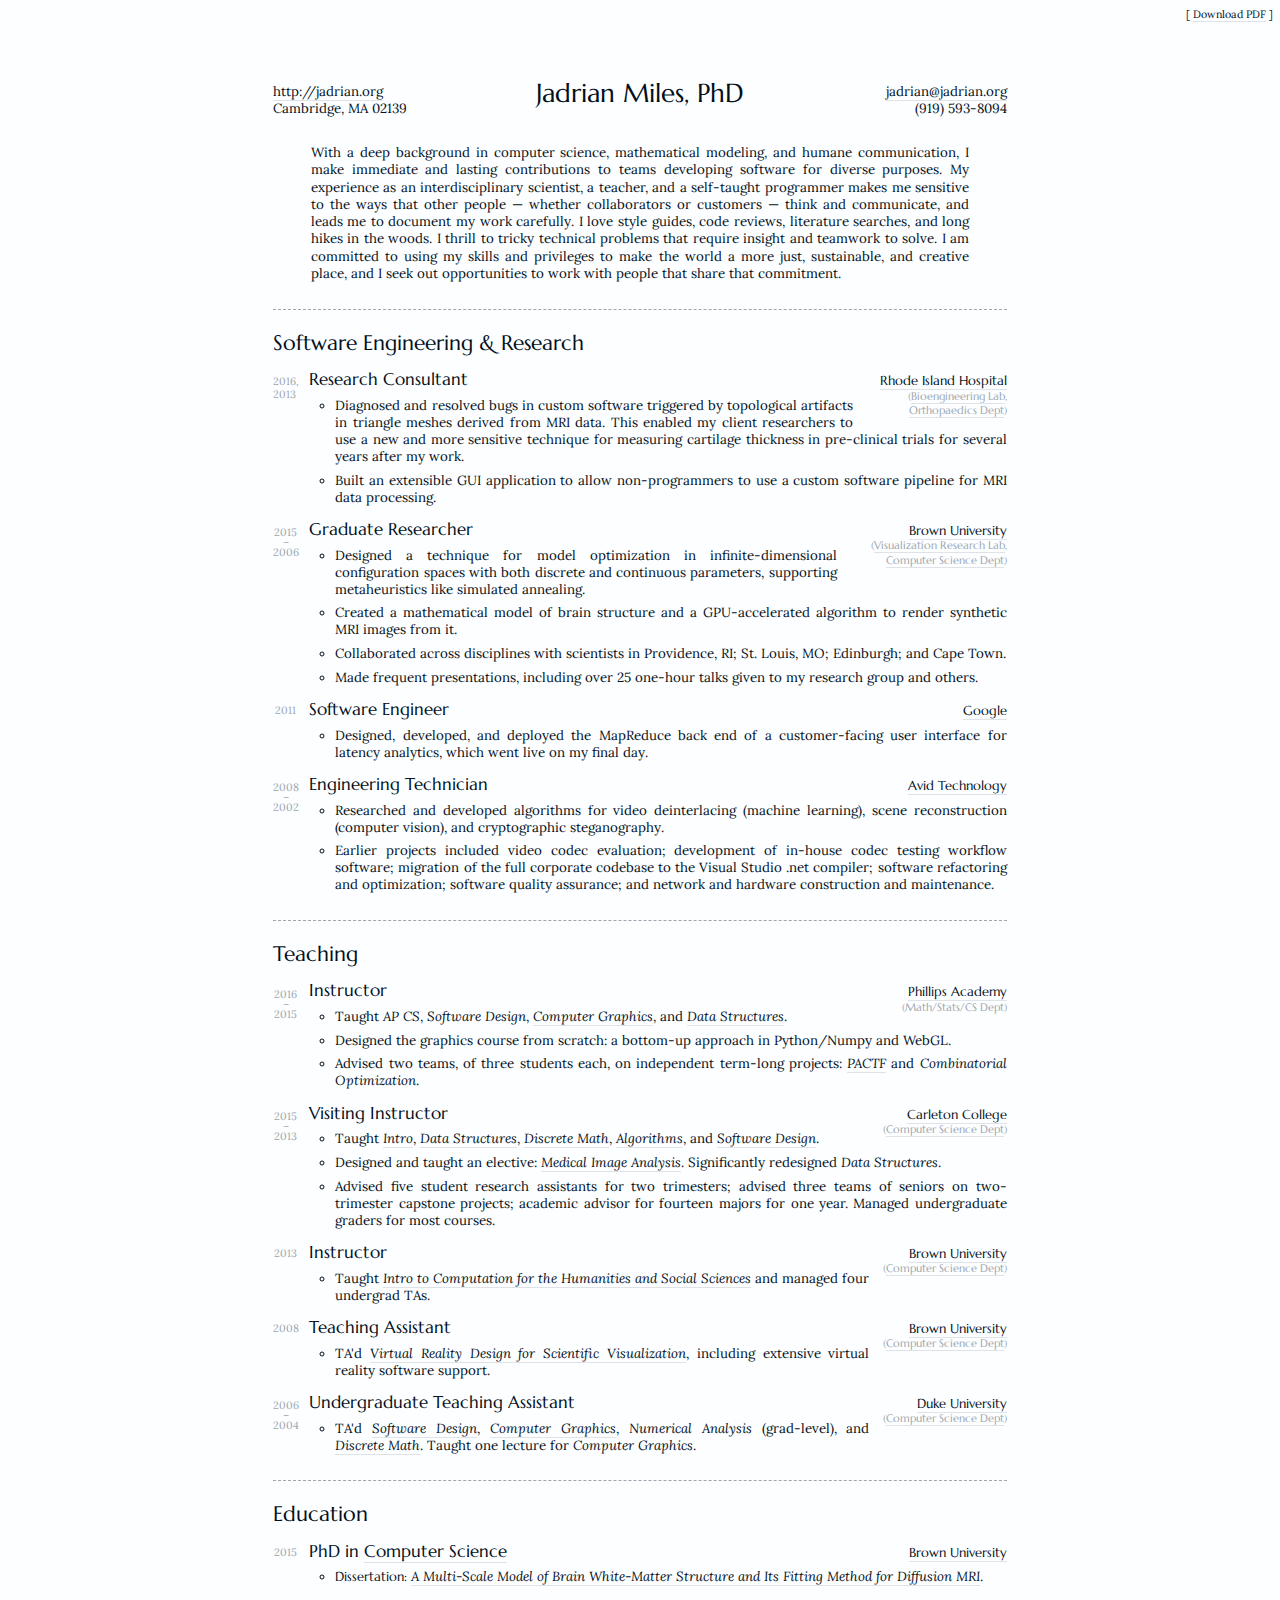
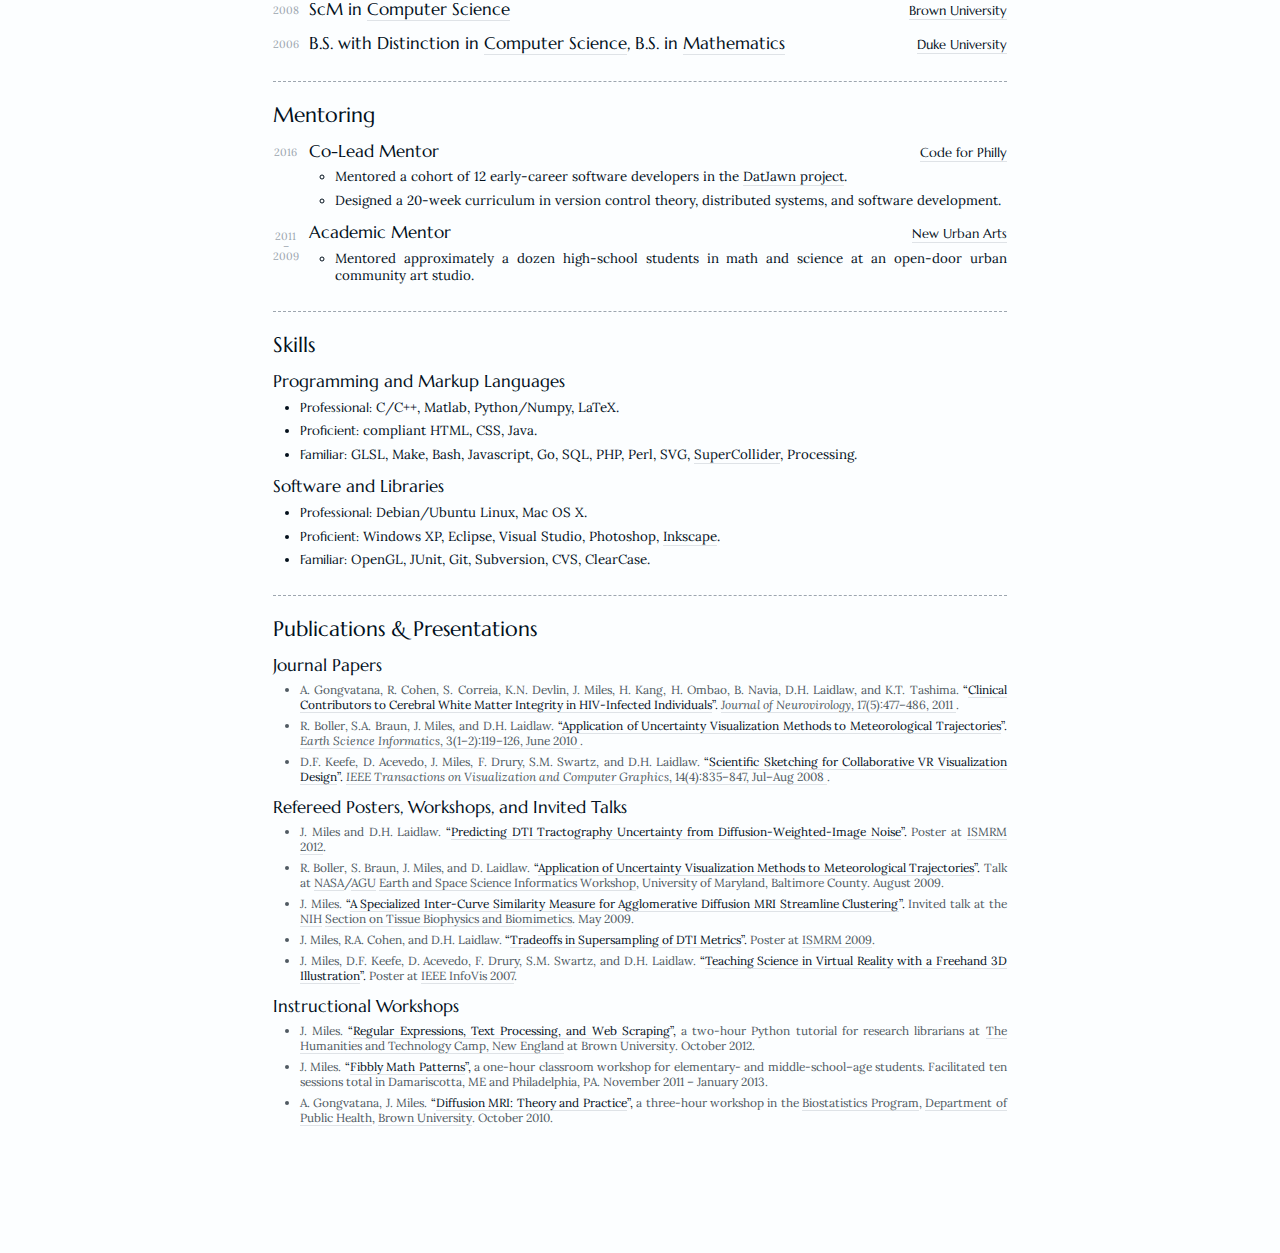
==== resume/index.html @ 1bd3168d "Update address to Cambridge" ====
<!DOCTYPE html>
<html lang="en-US">
<head>
  <meta charset="utf-8">
  <meta name="author" content="Jadrian Miles">
  <meta name="viewport" content="width=device-width, initial-scale=1.0">
  <title>Résumé — Jadrian Miles</title>
  <link rel="stylesheet" href="resume.css">
</head>
<!--                             == PRINTING ==
For stability of output, I'm now using WeasyPrint to make the PDF version of
this document.  (In the past, I used Chrome and occasionally Safari, but their
printed output would change subtly from version to version.)

Install virtualenvwrapper, make a "weasyprint" virtualenv, and then install
WeasyPrint inside it.  Then, to print to PDF:
  workon weasyprint
  weasyprint index.html Jadrian\ Miles\ -\ Resume.pdf
  deactivate
-->
<body>

<aside id="controls" class="screen_only">
  <small>[ <a href="Jadrian%20Miles%20-%20Resume.pdf">Download PDF</a> ]</small>
</aside>

<header>
  <h1>Jadrian Miles, PhD</h1>
  <div id="contact_left">
    <a href="http://jadrian.org">http://jadrian.org</a><br/>
    Cambridge, MA 02139
  </div>
  <address id="contact_right">
    <a href="mailto:jadrian@jadrian.org">jadrian@jadrian.org</a><br/>
    (919) 593-8094
  </address>
</header>

<main>
  <section id="pitch" class="res_only">
    <h2 class="txt_only">Introduction</h2>
    <p>With a deep background in computer science, mathematical modeling, and humane communication, I make immediate and lasting contributions to teams developing software for diverse purposes.  My experience as an interdisciplinary scientist, a teacher, and a self-taught programmer makes me sensitive to the ways that other people — whether collaborators or customers — think and communicate, and leads me to document my work carefully.  I love style guides, code reviews, literature searches, and long hikes in the woods.  I thrill to tricky technical problems that require insight and teamwork to solve.  I am committed to using my skills and privileges to make the world a more just, sustainable, and creative place, and I seek out opportunities to work with people that share that commitment.</p>
  </section>
  
  <section id="sw-eng">
    <hr class="txt_only" />
    <h2>Software Engineering &amp; Research</h2>
    <ul class="joblist">
      <li>
        <b class="jobtitle">Research Consultant</b><span class="txt_only"> at </span>
        <span class="institution" id="bioeng"><a href="http://www.rhodeislandhospital.org">Rhode Island Hospital</a><span class="txt_only"> </span><span class="dept">(<a href="https://www.brown.edu/academics/medical/about/departments/orthopaedics/bioengineering/home">Bioengineering&nbsp;Lab</a>, <a href="http://biomed.brown.edu/Medicine_Departments/ORTHOPAEDICS">Orthopaedics&nbsp;Dept</a>)</span>
        </span><span class="txt_only"> — </span>
        <span class="location">Providence, RI</span><span class="txt_only">, </span>
        <span class="date pair"><span class="first">2013</span><span class="sep">,<span class="txt_only"> </span></span><span class="second">2016</span></span>
        <ul class="accomplishments">
          <li>Diagnosed and resolved bugs in custom software triggered by topological artifacts in triangle meshes derived from MRI data.  This enabled my client researchers to use a new and more sensitive technique for measuring cartilage thickness in pre-clinical trials for several years after my work.</li>
          <li>Built an extensible GUI application to allow non-programmers to use a custom software pipeline for MRI data processing.</li>
          <!--
            Contributed to the cartilage project in Braden Fleming's biomechanics lab.
            Quantifying cartilage thickness for pre-clinical trials of interventions in osteoarthritis.
            Improved sensitivity by allowing practical use of 3-D MRI data for measurements, rather than 2-D x-rays.
            Code continued to be used as a clinical tool.
          -->
        </ul>
      </li>
      
      <li>
        <b class="jobtitle">Graduate Researcher</b><span class="txt_only"> at </span>
        <span class="institution" id="vrl"><a href="http://www.brown.edu">Brown University</a><span class="txt_only"> </span><span class="dept">(<a href="http://vis.cs.brown.edu">Visualization&nbsp;Research&nbsp;Lab</a>, <a href="http://www.cs.brown.edu">Computer&nbsp;Science&nbsp;Dept</a>)</span>
        </span><span class="txt_only"> — </span>
        <span class="location">Providence, RI</span><span class="txt_only">, </span>
        <span class="date range"><span class="begin">2006</span><span class="sep"><wbr>–<wbr></span><span class="end">2015</span></span>
        <ul class="accomplishments">
          <li>Designed a technique for model optimization in infinite-dimensional configuration spaces with both discrete and continuous parameters, supporting metaheuristics like simulated annealing.</li>
          <li>Created a mathematical model of brain structure and a GPU-accelerated algorithm to render synthetic MRI images from it.</li>
          <li>Collaborated across disciplines with scientists <!--medical physicists, psychiatrists, neuroscientists, and statisticians--> in Providence, RI; St. Louis, MO; Edinburgh; and Cape Town.</li>
          <li>Made frequent presentations, including over 25 one-hour talks given to my research group and others.</li>
          <li class="res_only hide">Developed research software on Linux and Mac OS X in C/C++, GLSL, Python/Numpy, Matlab, and Bash.</li>
        </ul>
      </li>
      
      <li>
        <b class="jobtitle">Software Engineer</b><span class="txt_only"> at </span>
        <span class="institution"><a href="https://www.google.com/intl/en/about">Google</a></span><span class="txt_only"> — </span>
        <span class="location">Cambridge, MA</span><span class="txt_only">, </span>
        <span class="date">2011</span>
        <ul class="accomplishments">
          <li>Designed, developed, and deployed the <span class="res_only">MapReduce</span> back end of a customer-facing user interface for latency analytics<span class="res_only">, which went live on my final day</span>.</li>
        </ul>
      </li>
      
      <li>
        <b class="jobtitle">Engineering Technician</b><span class="txt_only"> at </span>
        <span class="institution"><a href="http://www.avid.com">Avid Technology</a></span><span class="txt_only"> — </span>
        <span class="location">Tewksbury, MA</span><span class="txt_only">, </span>
        <span class="date range"><span class="begin">2002</span><span class="sep"><wbr>–<wbr></span><span class="end">2008</span></span>
        <ul class="accomplishments">
          <li>Researched and developed algorithms for video deinterlacing (machine learning), scene reconstruction (computer vision), and cryptographic steganography.</li>
          <li>Earlier projects included video codec evaluation; development of in-house codec testing workflow software; migration of the full corporate codebase to the Visual Studio .net compiler; software refactoring and optimization; software quality assurance; and network and hardware construction and maintenance.</li>
          <!-- Worked with Matlab, C/C++, Intel numerical libraries, Javascript, etc. on Windows. Also PHP, Javascript, Visual Studio 6 and .net, Eclipse IDE, KSH, Windows workstations and servers, and video editing hardware. -->
          <!--
            00 S/W - Office assistant
            02 S/W - SQA / lab construction / network construction
            03 S   - Codebase migration; refactoring + optimization
            03 W   - Cryptographic steganography
            04 S/W - Codec evaluation; in-house codec testing workflow software
            06 S   - Scene reconstruction
            08 W   - Deinterlacing
          -->
        </ul>
      </li>
    </ul>
  </section>
  
  <section id="teach">
    <hr class="txt_only" />
    <h2>Teaching</h2>
    <ul class="joblist">
      <li>
        <b class="jobtitle">Instructor</b><span class="txt_only"> at </span>
        <span class="institution"><a href="http://www.andover.edu">Phillips Academy</a><span class="txt_only"> </span><span class="dept">(Math/Stats/CS&nbsp;Dept)</span>
        </span><span class="txt_only"> — </span>
        <span class="location">Andover, MA</span><span class="txt_only">, </span>
        <span class="date range"><span class="begin">2015</span><span class="sep"><wbr>–<wbr></span><span class="end">2016</span></span>
        <ul>
          <li>Taught
            <i class="course">AP CS</i>,
            <i class="course">Software Design</i>,
            <i class="course"><a href="http://jadrian.org/courses/pa/comp_gfx/2016.0/index.html">Computer Graphics</a></i>, and
            <i class="course"><a href="http://jadrian.org/courses/pa/dstructs/2016.1/index.html">Data Structures</a></i>.
          </li>
          <li>Designed the graphics course from scratch: a bottom-up approach in Python/Numpy and WebGL.</li>
          <li>Advised two teams, of three students each, on independent term-long projects:
            <i class="course"><a href="https://github.com/PACTF/pactf">PACTF</a></i> and
            <i class="course">Combinatorial Optimization</i>.
          </li>
          <li class="hide">Co-instructed the outdoor learning program, Outdoor Pursuits, for two trimesters.</li>
          <!--
            15 F - 3xAP, SW Design
            16 W - 3xAP, Graphics
            16 S - 2xAP, 2x Data Structures
          -->
        </ul>
      </li>
      
      <li>
        <b class="jobtitle">Visiting Instructor</b><span class="txt_only"> at </span>
        <span class="institution"><a href="http://www.carleton.edu">Carleton College</a><span class="txt_only"> </span><span class="dept">(<a href="http://www.cs.carleton.edu">Computer&nbsp;Science&nbsp;Dept</a>)</span>
        </span><span class="txt_only"> — </span>
        <span class="location">Northfield, MN</span><span class="txt_only">, </span>
        <span class="date range"><span class="begin">2013</span><span class="sep"><wbr>–<wbr></span><span class="end">2015</span></span>
        <ul class="accomplishments">
          <li>Taught
            <i class="course"><a href="http://jadrian.org/courses/carleton/cs111/2015.0/index.html">Intro</a></i>,
            <i class="course"><a href="http://jadrian.org/courses/carleton/cs201/2014.1/index.html">Data Structures</a></i>,
            <i class="course"><a href="http://jadrian.org/courses/carleton/cs202/2015.1/index.html">Discrete Math</a></i>,
            <i class="course"><a href="http://jadrian.org/courses/carleton/cs252/2014.3/index.html">Algorithms</a></i>, and
            <i class="course"><a href="http://jadrian.org/courses/carleton/cs257/2015.1/index.html">Software Design</a></i>.
          </li>
          <li>Designed and taught an elective: <i class="course"><a href="http://jadrian.org/courses/carleton/cs318/2014.0/index.html">Medical Image Analysis</a></i>. Significantly redesigned <i class="course">Data Structures</i>.</li>
          <li>Advised five student research assistants for two trimesters; advised three teams of seniors on two-trimester capstone projects; academic advisor for fourteen majors for one year.  Managed undergraduate graders for most courses.</li>
          <!--
            13 F - Data Structures, Algorithms
            14 W - Algorithms, Medical Imaging
            14 S - Intro, Data Structures
            14 F - Math of CS, Algorithms, Comps
            15 W - Intro, Comps
            15 S - Math of CS, SW Design
          -->
        </ul>
      </li>
      
      <li>
        <b class="jobtitle">Instructor</b><span class="txt_only"> at </span>
        <span class="institution"><a href="http://www.brown.edu">Brown University</a><span class="txt_only"> </span><span class="dept">(<a href="http://www.cs.brown.edu">Computer&nbsp;Science&nbsp;Dept</a>)</span>
        </span><span class="txt_only"> — </span>
        <span class="location">Providence, RI</span><span class="txt_only">, </span>
        <span class="date">2013</span>
        <ul class="accomplishments">
          <li>Taught <i class="course"><a href="http://cs.brown.edu/courses/cs0931/2013">Intro to Computation for the Humanities and Social Sciences</a></i> and managed four undergrad TAs.</li>
        </ul>
      </li>
      
      <li class="screen_only">
        <b class="jobtitle">Teaching Assistant</b><span class="txt_only"> at </span>
        <span class="institution"><a href="http://www.brown.edu">Brown University</a><span class="txt_only"> </span><span class="dept">(<a href="http://www.cs.brown.edu">Computer&nbsp;Science&nbsp;Dept</a>)</span>
        </span><span class="txt_only"> — </span>
        <span class="location">Providence, RI</span><span class="txt_only">, </span>
        <span class="date">2008</span>
        <ul class="accomplishments">
          <li>TA'd <i class="course"><a href="http://www.cs.brown.edu/courses/cs137/2008">Virtual Reality Design for Scientific Visualization</a></i>, including extensive virtual reality software support.</li>
        </ul>
      </li>
      
      <li class="screen_only">
        <b class="jobtitle">Undergraduate Teaching Assistant</b><span class="txt_only"> at </span>
        <span class="institution"><a href="http://www.duke.edu">Duke University</a><span class="txt_only"> </span><span class="dept">(<a href="http://www.cs.duke.edu">Computer&nbsp;Science&nbsp;Dept</a>)</span>
        </span><span class="txt_only"> — </span>
        <span class="location">Durham, NC</span><span class="txt_only">, </span>
        <span class="date range"><span class="begin">2004</span><span class="sep"><wbr>–<wbr></span><span class="end">2006</span></span>
        <ul class="accomplishments">
          <li>TA'd
            <i class="course"><a href="http://www.cs.duke.edu/courses/fall04/cps108">Software Design</a></i>,
            <i class="course"><a href="http://www.cs.duke.edu/courses/fall05/cps124">Computer Graphics</a></i>,
            <i class="course">Numerical Analysis</i> (grad-level), and
            <i class="course"><a href="http://www.cs.duke.edu/courses/spring06/cps102">Discrete Math</a></i>.
            Taught one lecture for <i class="course">Computer Graphics</i>.
          </li>
          <!--
            04 F - Software Design
            05 F - Computer Graphics
            05 S - Grad Numerical Analysis
            06 S - Discrete Math
          -->
        </ul>
      </li>
    </ul>
  </section>
  
  <section id="education">
    <hr class="txt_only" />
    <h2>Education</h2>
    <ul class="joblist">
      <li>
        <b class="jobtitle nowrap">PhD in <a href="http://www.cs.brown.edu">Computer Science</a></b><span class="txt_only">, </span>
        <span class="institution"><a href="http://www.brown.edu">Brown University</a></span><span class="txt_only"> — </span>
        <span class="location">Providence, RI</span><span class="txt_only">, </span>
        <span class="date">2015</span>
        <ul class="accomplishments">
          <li id="diss_line">
            <b>Dissertation:</b>
            <cite>
              <span class="title">
                <a href="http://jadrian.org/pubs/papers/2015%20-%20Miles%20-%20Multi-Scale%20Brain%20Model.pdf"><i class="diss">A Multi-Scale Model of Brain White-Matter Structure and Its Fitting Method for Diffusion MRI</i></a>.
              </span>
            </cite>
            <span class="cv_only"><br/>Committee:
            <a href="http://cs.brown.edu/~dhl">David H. Laidlaw</a> (advisor),
            <a href="https://neuroscience.nih.gov/Faculty/Profile/peter-basser.aspx">Peter J. Basser</a> (NIH),
            <a href="http://cs.brown.edu/~jfh">John F. Hughes</a>, and
            <a href="http://cs.brown.edu/~braphael">Benjamin J. Raphael</a>.</span>
          </li>
        </ul>
      </li>
      
      <li>
        <b class="jobtitle nowrap">ScM in <a href="http://www.cs.brown.edu">Computer Science</a></b><span class="txt_only">, </span>
        <span class="institution"><a href="http://www.brown.edu">Brown University</a></span><span class="txt_only"> — </span>
        <span class="location">Providence, RI</span><span class="txt_only">, </span>
        <span class="date">2008</span>
      </li>
      
      <li>
        <b class="jobtitle">B.S.&nbsp;<span id="distinction">with&nbsp;Distinction&nbsp;</span>in&nbsp;<a href="http://www.cs.duke.edu">Computer&nbsp;Science</a>, B.S.&nbsp;in&nbsp;<a href="http://www.math.duke.edu">Mathematics</a></b><span class="txt_only">, </span>
        <span class="institution"><a href="http://www.duke.edu">Duke University</a></span><span class="txt_only"> — </span>
        <span class="location">Durham, NC</span><span class="txt_only">, </span>
        <span class="date">2006</span>
      </li>
    </ul>
  </section>
  
  <aside id="res_pg2" class="pghead res_only print_only">
    <small class="hdr_left">&nbsp;</small>
    <small class="hdr_cntr">Résumé — Jadrian Miles</small>
    <small class="hdr_rght">Page 2</small>
  </aside>
  
  <section id="mentor">
    <hr class="txt_only" />
    <h2>Mentoring</h2>
    <ul class="joblist">
      <li>
        <b class="jobtitle">Co-Lead Mentor</b><span class="txt_only"> for </span>
        <span class="institution"><a href="https://codeforphilly.org/">Code for Philly</a></span><span class="txt_only"> — </span>
        <span class="location">Philadelphia, PA</span><span class="txt_only">, </span>
        <span class="date">2016</span>
        <ul class="accomplishments">
          <li>Mentored a cohort of 12 early-career software developers in the <a href="http://datjawn.com">DatJawn project</a>.</li>
          <li>Designed a 20-week curriculum in version control theory, distributed systems, and software development.</li>
        </ul>
      </li>
      
      <li>
        <b class="jobtitle">Academic Mentor</b><span class="txt_only"> at </span>
        <span class="institution"><a href="http://newurbanarts.org">New Urban Arts</a></span><span class="txt_only"> — </span>
        <span class="location">Providence, RI</span><span class="txt_only">, </span>
        <span class="date range"><span class="begin">2009</span><span class="sep"><wbr>–<wbr></span><span class="end">2011</span></span>
        <ul class="accomplishments">
          <li>Mentored approximately a dozen high-school students in math and science at an open-door urban community art studio.</li>
        </ul>
      </li>
    </ul>
  </section>
  
  <section id="skills" class="res_only">
    <hr class="txt_only" />
    <h2>Skills</h2>
    
    <section id="langs">
      <h3>Programming and Markup Languages</h3>
      <ul>
        <li><b>Professional:</b> C/C++, Matlab, Python/Numpy, LaTeX.</li>
        <li><b>Proficient:</b> compliant HTML, CSS, Java.</li>
        <li><b>Familiar:</b> GLSL, Make, Bash, Javascript, Go, SQL, PHP, Perl, SVG, <a href="http://supercollider.github.io">SuperCollider</a>, Processing.</li>
      </ul>
    </section>
    
    <section id="libs">
      <h3>Software and Libraries</h3>
      <ul>
        <li><b>Professional:</b> Debian/Ubuntu Linux, Mac OS X.</li>
        <li><b>Proficient:</b> Windows XP, Eclipse, Visual Studio, Photoshop, <a href="http://inkscape.org/">Inkscape</a>.</li>
        <!-- Linux since '03, OS X since '07, Windows XP prior to '06, Matlab since '04, Eclipse '03–'09, Photoshop since '00, Inkscape since '06. -->
        <li><b>Familiar:</b> OpenGL, JUnit, Git, Subversion, CVS, ClearCase.</li>
      </ul>
    </section>
  </section>
  
  <section id="service" class="hide">
    <hr class="txt_only" />
    <h2>Service</h2>
    <ul>
      <li>
        <span class="institution">Carleton College</span><span class="txt_only"> — </span>
        <span class="location">Northfield, MN</span><span class="txt_only">, </span>
        <span class="date range"><span class="begin">2015</span><span class="sep"><wbr>–<wbr></span><span class="end">2013</span></span>
        <ul class="accomplishments">
          <li>
            Faculty reviewer of sophomore writing portfolios.
            <span class="date hide">2014</span>
          </li>
          <li>
            Interviewer for Digital Humanities postdoctoral candidates.
            <span class="date hide">2014</span>
          </li>
          <li>
            Interviewer for Goldwater Scholarship candidates.
            <span class="date hide">2014</span>
          </li>
        </ul>
      </li>
      
      <li>
        <span class="institution">Providence Public School Department</span><span class="txt_only"> — </span>
        <span class="location">Providence, RI</span><span class="txt_only">, </span>
        <span class="date">2012</span>
        <ul class="accomplishments">
          <li>
            Invited Evaluator of student demonstrations for Expanded Learning Opportunities.
          </li>
        </ul>
      </li>
      
      <li>
        <span class="institution">Brown University</span><span class="txt_only"> — </span>
        <span class="location">Providence, RI</span><span class="txt_only">, </span>
        <span class="date range"><span class="begin">2010</span><span class="sep"><wbr>–<wbr></span><span class="end">2006</span></span>
        <ul class="accomplishments">
          <li>
            Reviewer for <cite><a href="http://visweek.org/"><i class="journal">IEEE Visualization</i></a></cite> and <cite><a href="http://www.computer.org/tvcg"><i class="journal">IEEE Transactions on Visualization and Computer Graphics</i></a></cite>.
          </li>
          <li>
            Member, CS Graduate Student Committee for PhD Admissions.
            <span class="date hide">2011</span>
          </li>
          <li>
            Technical Officer, Brown Graduate Student Council.
            <span class="date hide">2008, 2010</span>
          </li>
          <li>
            CS Department Representative, Brown Graduate Student Council.
            <span class="date hide">2006<wbr>–<wbr>2009</span>
          </li>
          <li>
            Organizer, CS Graduate Student Committee for Faculty Search.
            <span class="date hide">2008</span>
          </li>
          <li>
            Organizer, CS Graduate Student Recruitment.
            <span class="date hide">2007, 2008</span>
          </li>
        </ul>
      </li>
      
      <li>
        <span class="institution">Duke University</span><span class="txt_only"> — </span>
        <span class="location">Durham, NC</span><span class="txt_only">, </span>
        <span class="date range"><span class="begin">2006</span><span class="sep"><wbr>–<wbr></span><span class="end">2005</span></span>
        <ul class="accomplishments">
          <li>
            President, Duke University Chapter of the Association for Computing Machinery.
            <span class="date hide">2006</span>
          </li>
          <li>
            Member, Student Advisory Committee to the Office of the Dean of Students.
            <span class="date hide">2006</span>
          </li>
          <li class="accomplishment hide">
            DJ, WXDU.
            <span class="date hide">2005<wbr>–<wbr>2006</span>
          </li>
        </ul>
      </li>
    </ul>
  </section>
  
  <section id="teach-interests" class="cv_only hide">
    <hr class="txt_only" />
    <h2>Teaching Interests</h2>
    <ul>
      <li><b>Seminar</b> on diffusion MRI physics, modeling, and analysis for brain science.</li>
      <li><b>Undergraduate courses</b>: Algorithms, Software Design, Computer Graphics, Numerical Analysis, Mathematical Modeling, Scientific Computing, Scientific Communication.</li>
      <li><b>Introductory courses</b>: Computer Science for Non-CS Students, Intro CS (in C++, Java, Python, etc.), Web Development, Data Structures, Discrete Mathematics, Linear Algebra, Calculus.</li>
    </ul>
  </section>
  
  <section id="pubs">
    <hr class="txt_only" />
    <h2>Publications &amp; Presentations</h2>
    
    <section id="articles">
      <h3>Journal Papers</h3>
      <ul>
        <li><cite>
          <span class="authors">A. Gongvatana, R. Cohen, S. Correia, K.N. Devlin, J. Miles, H. Kang, H. Ombao, B. Navia, D.H. Laidlaw, and K.T. Tashima.</span>
          <span class="title">“<a href="http://jadrian.org/pubs/papers/2011%20-%20Gongvatana%20-%20J.%20Neurovirology%20-%20HIV%20and%20White%20Matter.pdf">Clinical Contributors to Cerebral White Matter Integrity in HIV-Infected Individuals</a>”.</span>
          <span class="host"><a href="http://dx.doi.org/10.1007/s13365-011-0055-0">
            <i class="journal">Journal of Neurovirology</i>, 17(5):477–486, 2011
          </a>.</span>
        </cite></li>
        <li><cite>
          <span class="authors">R. Boller, S.A. Braun, J. Miles, and D.H. Laidlaw.</span>
          <span class="title">“<a href="http://jadrian.org/pubs/papers/2010%20-%20Boller%20-%20ESI%20-%20Uncertainty%20Viz%20in%20Meteorology.pdf">Application of Uncertainty Visualization Methods to Meteorological Trajectories</a>”.</span>
          <span class="host"><a href="http://dx.doi.org/10.1007/s12145-010-0052-5">
            <i class="journal">Earth Science Informatics</i>, 3(1–2):119–126, June 2010
          </a>.</span>
        </cite></li>
        <li><cite>
          <span class="authors">D.F. Keefe, D. Acevedo, J. Miles, F. Drury, S.M. Swartz, and D.H. Laidlaw.</span>
          <span class="title">“<a href="http://jadrian.org/pubs/papers/2008%20-%20Keefe%20-%20TVCG%20-%20Scientific%20Sketching.pdf">Scientific Sketching for Collaborative VR Visualization Design</a>”.</span>
          <span class="host"><a href="http://dx.doi.org/10.1109/TVCG.2008.31">
            <i class="journal">IEEE Transactions on Visualization and Computer Graphics</i>, 14(4):835–847, Jul–Aug 2008
          </a>.</span>
        </cite></li>
        <!--<li><cite>
          <span class="authors">A. McCauley, J. Michener, and J. Miles.</span>
          <span class="title">“<a href="http://jadrian.org/pubs/coursework/20020211%20McCauley,%20Michener,%20and%20Miles%20-%20Fountain.pdf">The Fountain That Math Built</a>”.</span>
          <span class="host">
            <i class="journal">UMAP Journal</i>, 23(3):221–234, Fall 2002
          .</span>
        </cite></li>-->
      </ul>
    </section>
    
    <section id="posters-workshops-talks">
      <h3>Refereed Posters, Workshops, and Invited Talks</h3>
      <ul>
        <li><cite>
          <span class="authors">J. Miles and D.H. Laidlaw.</span>
          <span class="title">“<a href="http://jadrian.org/pubs/posters/2012%20-%20Miles%20-%20ISMRM%20-%20Streamline%20Uncertainty%20%28abstract%29.pdf">Predicting DTI Tractography Uncertainty from Diffusion-Weighted-Image Noise</a>”.</span>
          <span class="host">Poster at <a href="http://www.ismrm.org/12">ISMRM 2012</a>.</span>
        </cite></li>
        <li><cite>
          <span class="authors">R. Boller, S. Braun, J. Miles, and D. Laidlaw.</span>
          <span class="title">“<a href="http://jadrian.org/pubs/talks/20090805%20Boller%20-%20Uncertainty%20Viz%20in%20Meteorology%20(ESSI).pdf">Application of Uncertainty Visualization Methods to Meteorological Trajectories</a>”.</span>
          <span class="host">Talk at <a href="http://nasa.gov">NASA</a>/<a href="http://www.agu.org">AGU</a> <a href="http://essi.agu.org">Earth and Space Science Informatics Workshop</a>, University of Maryland, Baltimore County. August 2009.</span>
        </cite></li>
        <li><cite>
          <span class="authors">J. Miles.</span>
          <span class="title">“<a href="http://jadrian.org/pubs/talks/20090519%20Miles%20-%20Curve%20Clustering%20(NIH).pdf">A Specialized Inter-Curve Similarity Measure for Agglomerative Diffusion MRI Streamline Clustering</a>”.</span>
          <span class="host">Invited talk at the <a href="http://www.nih.gov">NIH</a> <a href="http://stbb.nichd.nih.gov/">Section on Tissue Biophysics and Biomimetics</a>. May 2009.</span>
        </cite></li>
        <li><cite>
          <span class="authors">J. Miles, R.A. Cohen, and D.H. Laidlaw.</span>
          <span class="title">“<a href="http://jadrian.org/pubs/posters/2009%20-%20Miles%20-%20ISMRM%20-%20Tradeoffs%20in%20DTI%20Supersampling%20%28abstract%29.pdf">Tradeoffs in Supersampling of DTI Metrics</a>”.</span>
          <span class="host">Poster at <a href="http://www.ismrm.org/09">ISMRM 2009</a>.</span>
        </cite></li>
        <li><cite>
          <span class="authors">J. Miles, D.F. Keefe, D. Acevedo, F. Drury, S.M. Swartz, and D.H. Laidlaw.</span>
          <span class="title">“<a href="http://jadrian.org/pubs/posters/2007%20-%20Miles%20-%20InfoVis%20-%20Teaching%20Science%20in%20VR%20%28abstract%29.pdf">Teaching Science in Virtual Reality with a Freehand 3D Illustration</a>”.</span>
          <span class="host">Poster at <a href="http://conferences.computer.org/infovis/infovis2007">IEEE InfoVis 2007</a>.</span>
        </cite></li>
      </ul>
    </section>
    
    <section id="instructional">
      <h3>Instructional Workshops</h3>
      <ul>
        <li><cite>
          <span class="authors">J. Miles.</span>
          <span class="title">“<a href="http://jadrian.org/workshops/2012_thatcamp_ne/index.html">Regular Expressions, Text Processing, and Web Scraping</a>”,</span>
          <span class="host">a two-hour <span class="res_only">Python</span> tutorial for research librarians at <a href="http://newengland2012.thatcamp.org/sample-page">The Humanities and Technology Camp, New England</a> at Brown University.  October 2012.</span>
        </cite></li>
        <li><cite>
          <span class="authors">J. Miles.</span>
          <span class="title">“<a href="http://jadrian.org/art/fibbly/index.html">Fibbly Math Patterns</a>”,</span>
          <span class="host">a one-hour classroom workshop for elementary- and middle-school–age students.  Facilitated ten sessions total in Damariscotta, ME and Philadelphia, PA. November 2011 – January 2013.</span>
        </cite></li>
        <li><cite>
          <span class="authors">A. Gongvatana, J. Miles.</span>
          <span class="title">“<a href="http://jadrian.org/pubs/talks/20101030%20Gongvatana%20-%20Diffusion%20MRI%20Theory%20and%20Practice%20(Brown%20Biostats%20Workshop).pdf">Diffusion MRI: Theory and Practice</a>”,</span>
          <span class="host">a three-hour workshop in the <a href="https://www.brown.edu/academics/public-health/biostatistics">Biostatistics Program</a>, <a href="https://www.brown.edu/academics/public-health">Department of Public Health</a>, <a href="http://www.brown.edu">Brown University</a>. October 2010.</span>
        </cite></li>
      </ul>
    </section>
  </section>
</main>
</body>
</html>
---- resume/resume.css ----
/*
    CSS for my resumé.
    By Jadrian Miles
    http://jadrian.org
*/

@import url(http://fonts.googleapis.com/css?family=Lora|Marcellus);

/* Global defaults */
h1, h2, h3, p, dl, ol, ul, li, hr {
  margin: 0px;
}
small {
  font-size: inherit;
}
address, cite {
  font-style: normal;
}

/* Colors & font styling */
html {
  background-color: hsl(208, 100%, 99.5%);
  font-family: Lora;
  color: hsl(208, 80%, 6%);
}
h2 {
  border-top-color: hsl(208, 10%, 65%);
}
h1, h2, h3, .jobtitle, .institution {
  font-family: Marcellus;
  font-weight: normal;
}
h1 {
  font-size: 1.953125rem;
}
h2 {
  font-size: 1.5625rem;
}
h3 {
  font-size: 1.25rem;
}
#controls {
  font-size: 0.8rem;
}
#pitch {
  line-height: 130%;
}
section {
  text-align: justify;
}
.jobtitle {
  font-size: 1.25rem;
  font-weight: normal;
  text-align: left;
}
.date {
  font-size: 0.8rem;
  color: hsl(208, 10%, 65%);
}
.institution .dept {
  font-size: 0.8rem;
  color: hsl(208, 10%, 65%);
}
.location {
  color: hsl(208, 10%, 65%);
  font-size: 0.8rem;
}
#education .jobtitle {
  font-size: 1.25rem;
}
#skills b, #education b {
  font-family: Marcellus;
  font-weight: normal;
}
#pubs ul {
  font-size: 89%;
  color: hsl(208, 10%, 35%);
}
#pubs ul .title {
  color: hsl(208, 80%, 6%);
}
#skills li {
  /* Edges are ragged in this list anyway; this prevents inconsistent
     spacing in one-off entries that happen to wrap. */
  text-align: left;
}
a:link, a:visited, a:active {
  color: inherit;
  border-bottom: 1px solid hsla(208, 10%, 65%, 0.3);
  text-decoration: none;
}
a:hover {
  background-color: #FFFF00;
  text-decoration: none;
  border-bottom: 1px solid #FFFF00;
}

/* Controls (Download link) */
#controls {
  position: absolute;
  right: 0.5rem;
  top: 0.5rem;
}

/* Header */
#contact_left {
  display: inline-block;
  width: 28%;
  float: left;
}
#contact_right {
  display: inline-block;
  width: 28%;
  float: right;
  text-align: right;
}
h1 {
  display: inline-block;
  width: 40%;
  margin: -0.5rem 2% 0rem 2%;
  text-align: center;
}
#contact_left p, #contact_right p {
  margin: 0px;
}

/* Pitch section */
section#pitch {
  margin: 0rem 2.8rem;
}

/* Vertical spacing */
main > section {
  margin-top: 2rem;
}
main > section:first-child {
  /* Clear both so that the box for this section buts against the
     bottom of the floating contact blocks, rather than the h1, which is
     a little bit higher. */
  clear: both;
  /* Then fake a 2rem margin using padding instead. */
  margin-top: 0rem;
  padding-top: 2rem;
}
section > ul > li, h3 {
  margin-top: 1rem;
}
#skills li, #pubs li {
  margin-top: 0rem;
}
section li li, #skills li, #pubs li, section#pitch > p {
  padding-top: 1ex;
}
section#pitch > p:first-of-type {
  padding-top: 0ex;
}

/* Dividers (made by <hr/>s in text mode) */
h2 {
  border-top-width: 1px;
  border-top-style: dashed;
  padding-top: 1.5rem;
}

/* Block arrangement for job sections */
.date {
  display: block;
  float: left;
  vertical-align: top;
  text-align: center;
  width: 1.9rem;
  margin-top: 0.8ex;
  margin-right: -1.9rem;
}
.jobtitle {
  display: inline-block;
  margin-left: 2.65rem;
}
.institution {
  display: inline-block;
  float: right;
  vertical-align: top;
  text-align: right;
  margin-top: 0.75ex;
  line-height: 100%;
  margin-left: 1rem;
}
span.dept:before {
  content: '\A';
  display: block;
}
.location {
  display: inline-block;
  display: none;
  float: right;
  margin-top: 0.5rem;
}
ul.joblist {
  padding: 0px;
  list-style-type: none;
}
ul.joblist > li > ul {
  margin-left: 2.65rem;
}
ul {
  padding-left: 2rem;
}

/* Block tweaks for particular jobs */
#bioeng {
  width: 21ex;
}
#vrl {
  width: 23.5ex;
}

/* Block tweaks for education section */
#education .jobtitle {
  max-width: 70%;
}
#education .institution {
  vertical-align: top;
  margin-top: 0.375rem;
}

/* Global overrides */
.hide {
  display: none;
}
.nowrap {
  white-space: nowrap;
}
.txt_only {
  display: none;
}
.cv_only {
  display: none;
}

/* Responsive layout and sizing */

/* 1. Default layout: stretch-to-fill, desktop-sized */
html {
  font-size: 10pt; /* This defines the "rem" unit used everywhere else. */ 
}
body {
  max-width: 55rem;
  margin: 4rem auto 6.15rem auto;
  padding: 0rem 3rem;
}

/* Reverse the order of date ranges since they're stacked vertically. */
.date.range .begin, .date.range .sep, .date.range .end {
  display: block;
  width: 1.9rem;
}
.date.range .begin {
  position: relative;
  top: 1.65rem;
}
.date.range .sep {
  position: relative;
  top: -0.15rem;
}
.date.range .end {
  position: relative;
  top: -1.95rem;
}

/* Ditto for date pairs. */
.date.pair {
  width: 1.9rem;
}
.date.pair .first {
  display: block;
  position: relative;
  top: 1rem;
}
.date.pair .first:after {
  content: ' ';  /* This is a UTF no-break space. */
}
.date.pair .second  {
  display: block;
  position: relative;
  top: -1rem;
}
.date.pair .second:after {
  content: ',';
}
.date.pair .sep {
  display: none;
}

/* 2. Skinny windows. */
@media screen and (max-width: 650px) {
  html {
    font-size: 9pt; /* Scale everything down to 90% */
  }
  body {
    margin: 0rem;
    padding: 0.75rem 0.5rem 3rem 0.5rem;
  }
  #controls {
    position: fixed;
    top: auto;
    bottom: 0rem;
    right: 0rem;
    padding: 0.4rem 0.8rem 0.8rem 0.5rem;
    border: 1px dashed hsl(208, 10%, 65%);
    border-right: none;
    border-bottom: none;
    background-color: hsl(208, 100%, 99.5%);
  }
}

/* 3. Very skinny windows; big phones */
@media screen and (max-width: 500px) {
  body {
    margin: 0rem;
    padding: 0.5rem 0.5rem 1rem 0.5rem;
  }
  header {
    display: block;
    width: 100%;
  }
  h1 {
    display: block;
    width: 100%;
    margin: 0rem 0rem -2.5rem 0rem;
    position: relative;
    top: 3.5rem;
  }
  #contact_left, #contact_right {
    width: auto;
    margin-bottom: 4rem;
    font-size: 0.8rem;
    color: hsl(208, 10%, 65%);
  }
  .date {
    display: block;
    float: right;
    position: relative;
    top: -2.45rem;
    width: auto !important;
    margin: 0rem 0rem -1rem 0rem;
  }
  .date * {
    display: inline !important;
    position: initial !important;
    top: 0rem !important;
  }
  .date.pair *:after {
    content: '';
    display: none;
  }
  .jobtitle {
    margin-left: 0rem;
  }
  .institution {
    display: block;
    float: none;
    text-align: left;
  }
  span.dept:before {
    content: ' ';
    display: inline;
  }
  ul.joblist > li > ul {
    margin-left: 1rem;
  }
  #bioeng, #vrl {
    width: auto;
  }
  #education .jobtitle {
    max-width: none;
  }
  #education .accomplishments {
    text-align: left;
  }
}

/* 4. Ridiculously skinny windows; little phones */
@media screen and (max-width: 460px) {
  #education #distinction {
    display: none;
  }
}

/* 5. Wide desktop windows. */
@media screen and (min-width: 820px) {
  body {
    margin: 6.5vw auto 10vw auto;
  }
}

/* Special overrides related to printing */
@media screen {
  .print_only {
    display: none;
  }
}
@media print {
  .screen_only {
    display: none;
  }
}

/* Page geometry for WeasyPrint */
/* Note that the desired margins are 0.75 on all sides, except for any headers
   on pages beyond the first one, which should be 0.4 from the top. */
@page {
  size: Letter;
  margin: 0.4in 0.75in 0.75in 0.75in;
}
@media print {
  /* Page geometry */
  body {
    max-width: none;
    width: 100%;
    margin: 0.35in 0in 0in 0in;
    padding: 0rem;
  }
  
  /* Sizing */
  html {
    font-size: 8pt;
  }
  
  /* Spacing */
  main > section {
    margin-top: 1rem;
  }
  main > section:first-child {
    margin-top: 0rem;
    padding-top: 1rem;
  }
  h2 {
    padding-top: 0.75rem;
  }
  section > ul > li, h3 {
    margin-top: 0.75rem;
  }
  #skills li, #pubs li {
    margin-top: 0rem;
  }
  section li li, #skills li, #pubs li, section#pitch > p {
    padding-top: 0.75ex;
  }
  #pitch > p:first-of-type {
    padding-top: 0ex;
  }
  
  /* Page headers */
  .pghead {
    width: 100%;
    font-size: 0.8rem;
    color: hsl(208, 10%, 65%);
    margin-top: 3in;
    /* 3" is overkill to bump the header over the page break.
       WeasyPrint collapses margins at the top of a new page, so the header
       butts right up against the 0.4" page margin. */
  }
  .hdr_left {
    float: left;
    width: 25%;
    text-align: left;
  }
  .hdr_cntr {
    float: left;
    width: 50%;
    text-align: center;
  }
  .hdr_rght {
    float: right;
    width: 25%;
    text-align: right;
  }
  
  /* Page 2 */
  /* All these values are hand-tuned to have page 1 end after the Education
     section, then give a header line 0.4" from the top of the page and the
     Mentor section 0.75" from the top. */
  #mentor {
    margin-top: 0in;
  }
  #mentor > h2 {
    border-top: none;
    padding-top: 0.3125in;
  }
  
  /* Colors */
  hmtl {
    background-color: #FFFFFF;
  }
  body {
    color: hsl(0, 0%, 10%);
  }
  a:link, a:visited, a:active {
    border-bottom: none;
  }
  a:hover {
    background: none;
    text-decoration: none;
    border-bottom: none;
  }
  h2 {
    border-top: 1px dashed hsl(0, 0%, 65%);
  }
  .date, .institution .dept, .location {
    color: hsl(0, 0%, 65%);
  }
  #pubs ul {
    color: hsl(0, 0%, 50%);
  }
  #pubs ul .title {
    color: hsl(0, 0%, 10%);
  }
}
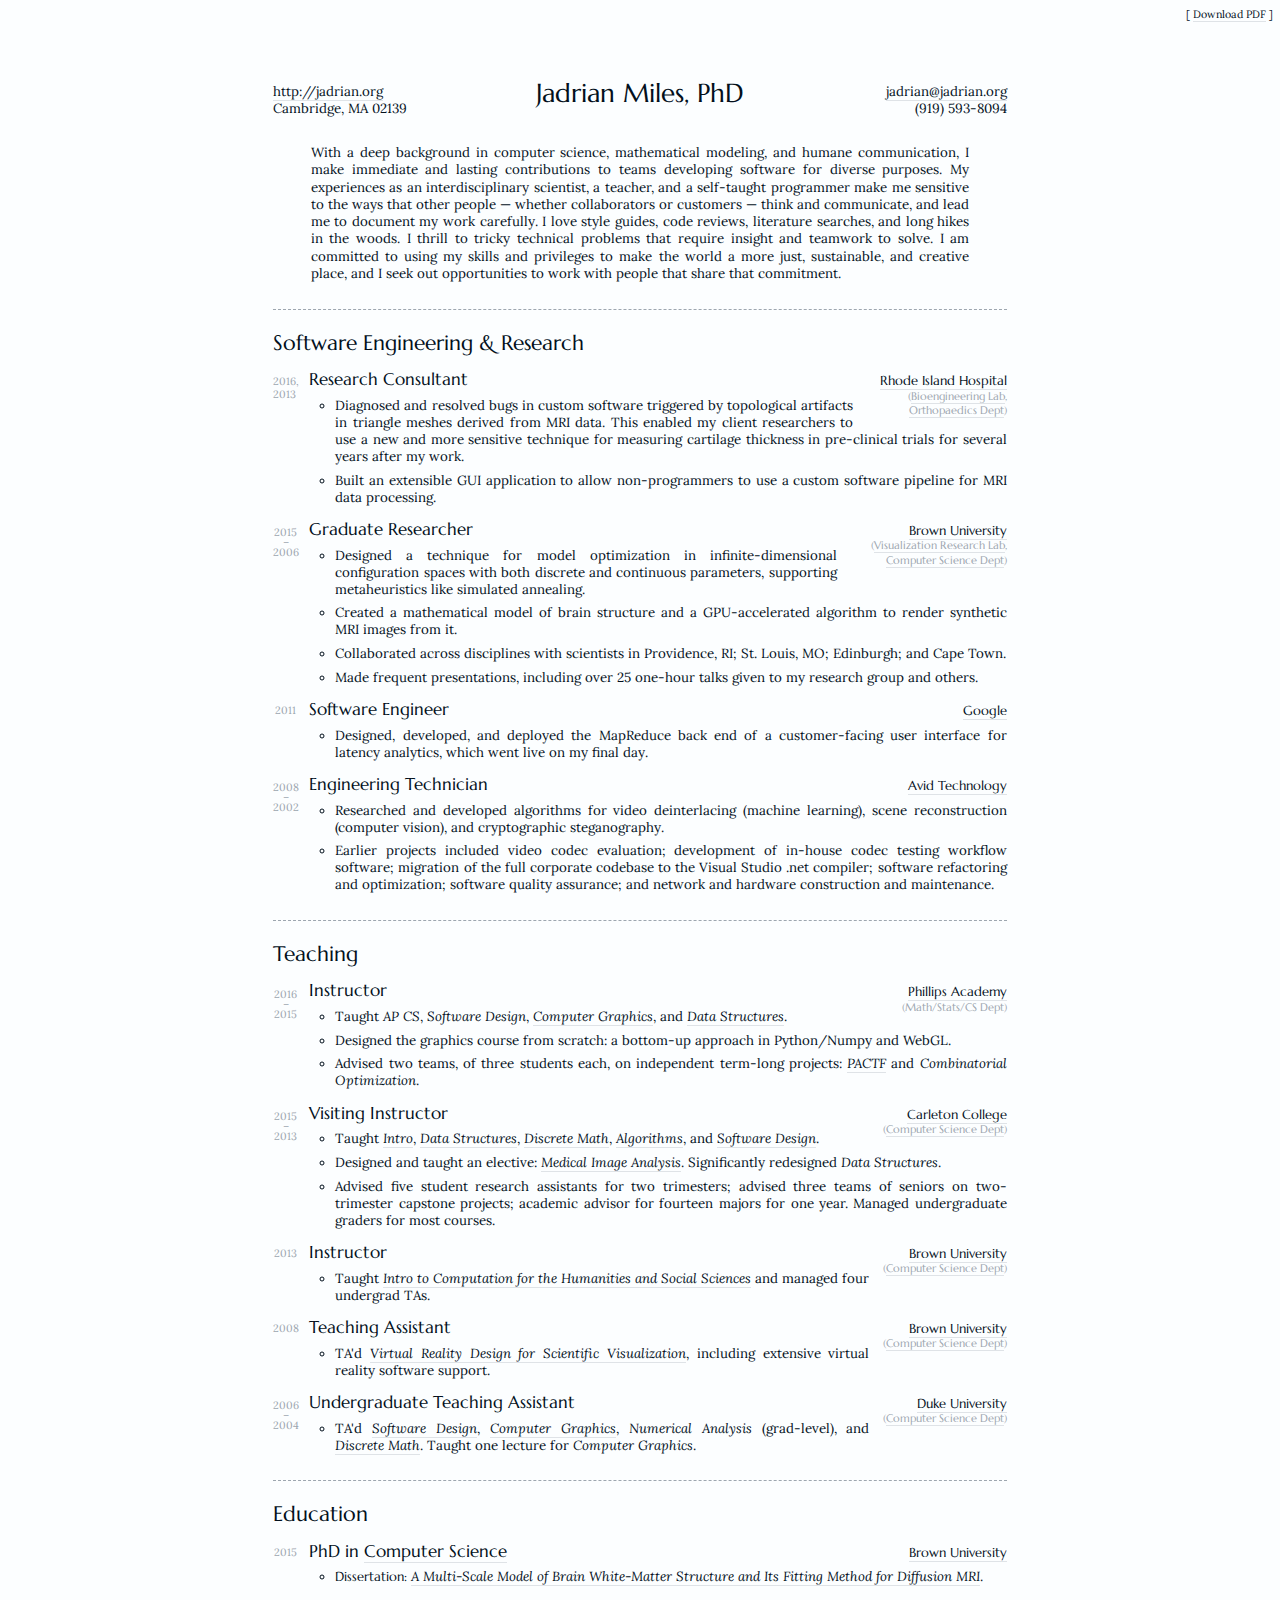
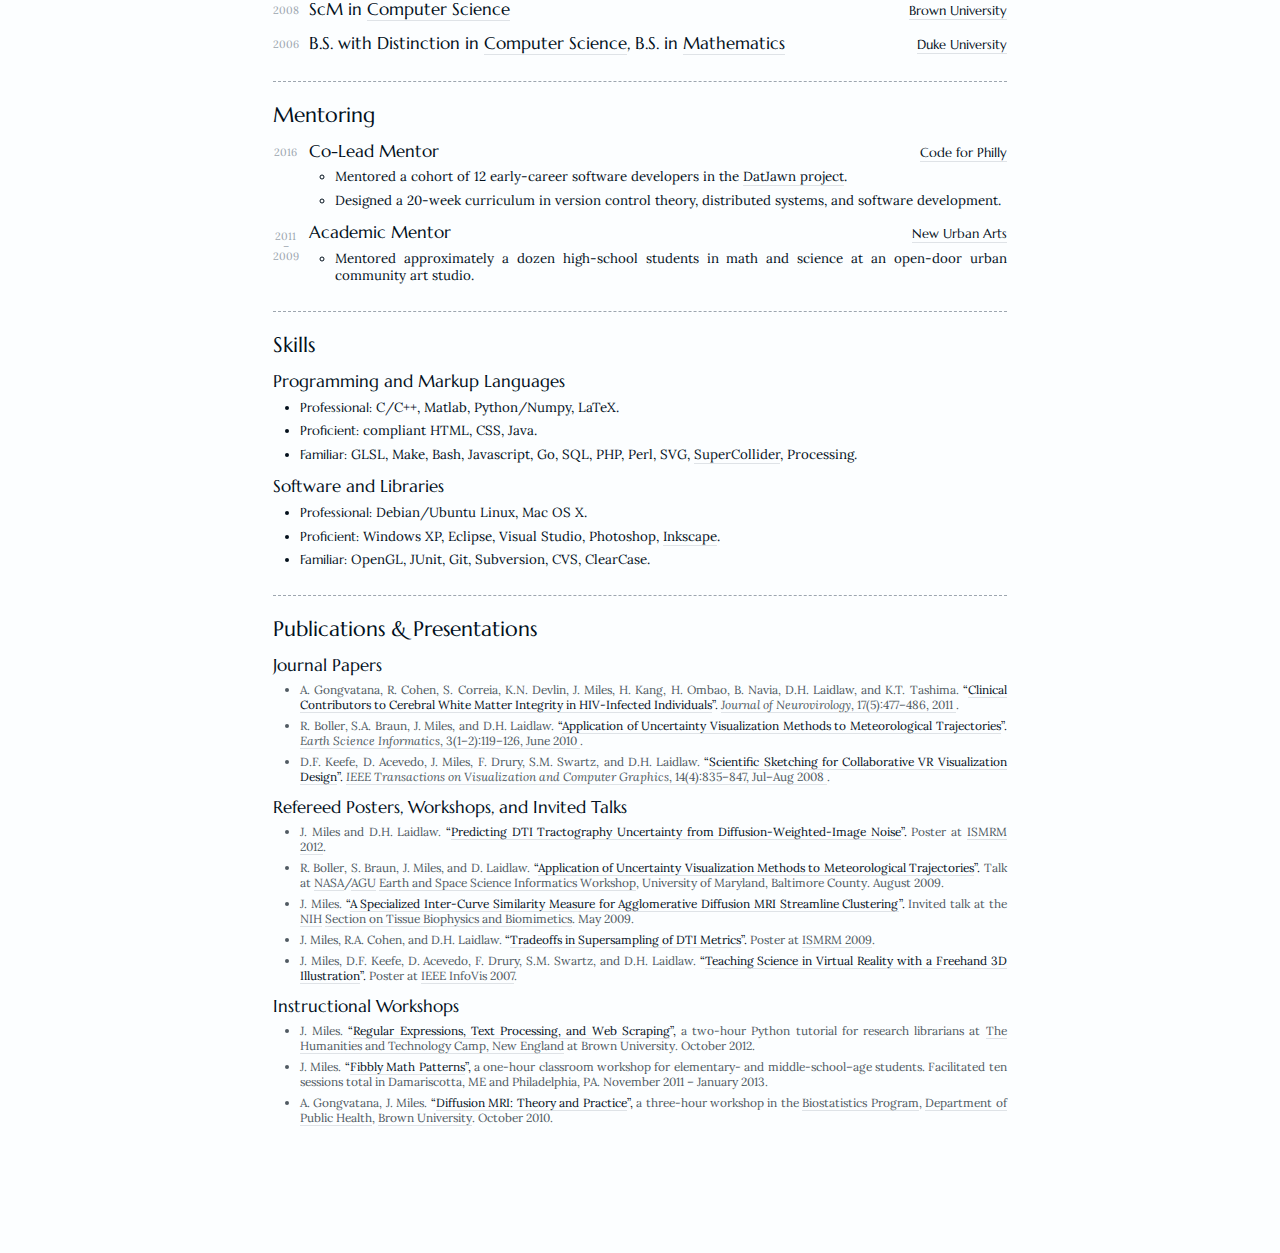
==== commit 4a1e2e79: "Resolve awkward singular/plural phrasing in pitch" ====
--- a/resume/index.html
+++ b/resume/index.html
@@ -39,7 +39,7 @@
 <main>
   <section id="pitch" class="res_only">
     <h2 class="txt_only">Introduction</h2>
-    <p>With a deep background in computer science, mathematical modeling, and humane communication, I make immediate and lasting contributions to teams developing software for diverse purposes.  My experience as an interdisciplinary scientist, a teacher, and a self-taught programmer makes me sensitive to the ways that other people — whether collaborators or customers — think and communicate, and leads me to document my work carefully.  I love style guides, code reviews, literature searches, and long hikes in the woods.  I thrill to tricky technical problems that require insight and teamwork to solve.  I am committed to using my skills and privileges to make the world a more just, sustainable, and creative place, and I seek out opportunities to work with people that share that commitment.</p>
+    <p>With a deep background in computer science, mathematical modeling, and humane communication, I make immediate and lasting contributions to teams developing software for diverse purposes.  My experiences as an interdisciplinary scientist, a teacher, and a self-taught programmer make me sensitive to the ways that other people — whether collaborators or customers — think and communicate, and lead me to document my work carefully.  I love style guides, code reviews, literature searches, and long hikes in the woods.  I thrill to tricky technical problems that require insight and teamwork to solve.  I am committed to using my skills and privileges to make the world a more just, sustainable, and creative place, and I seek out opportunities to work with people that share that commitment.</p>
   </section>
   
   <section id="sw-eng">
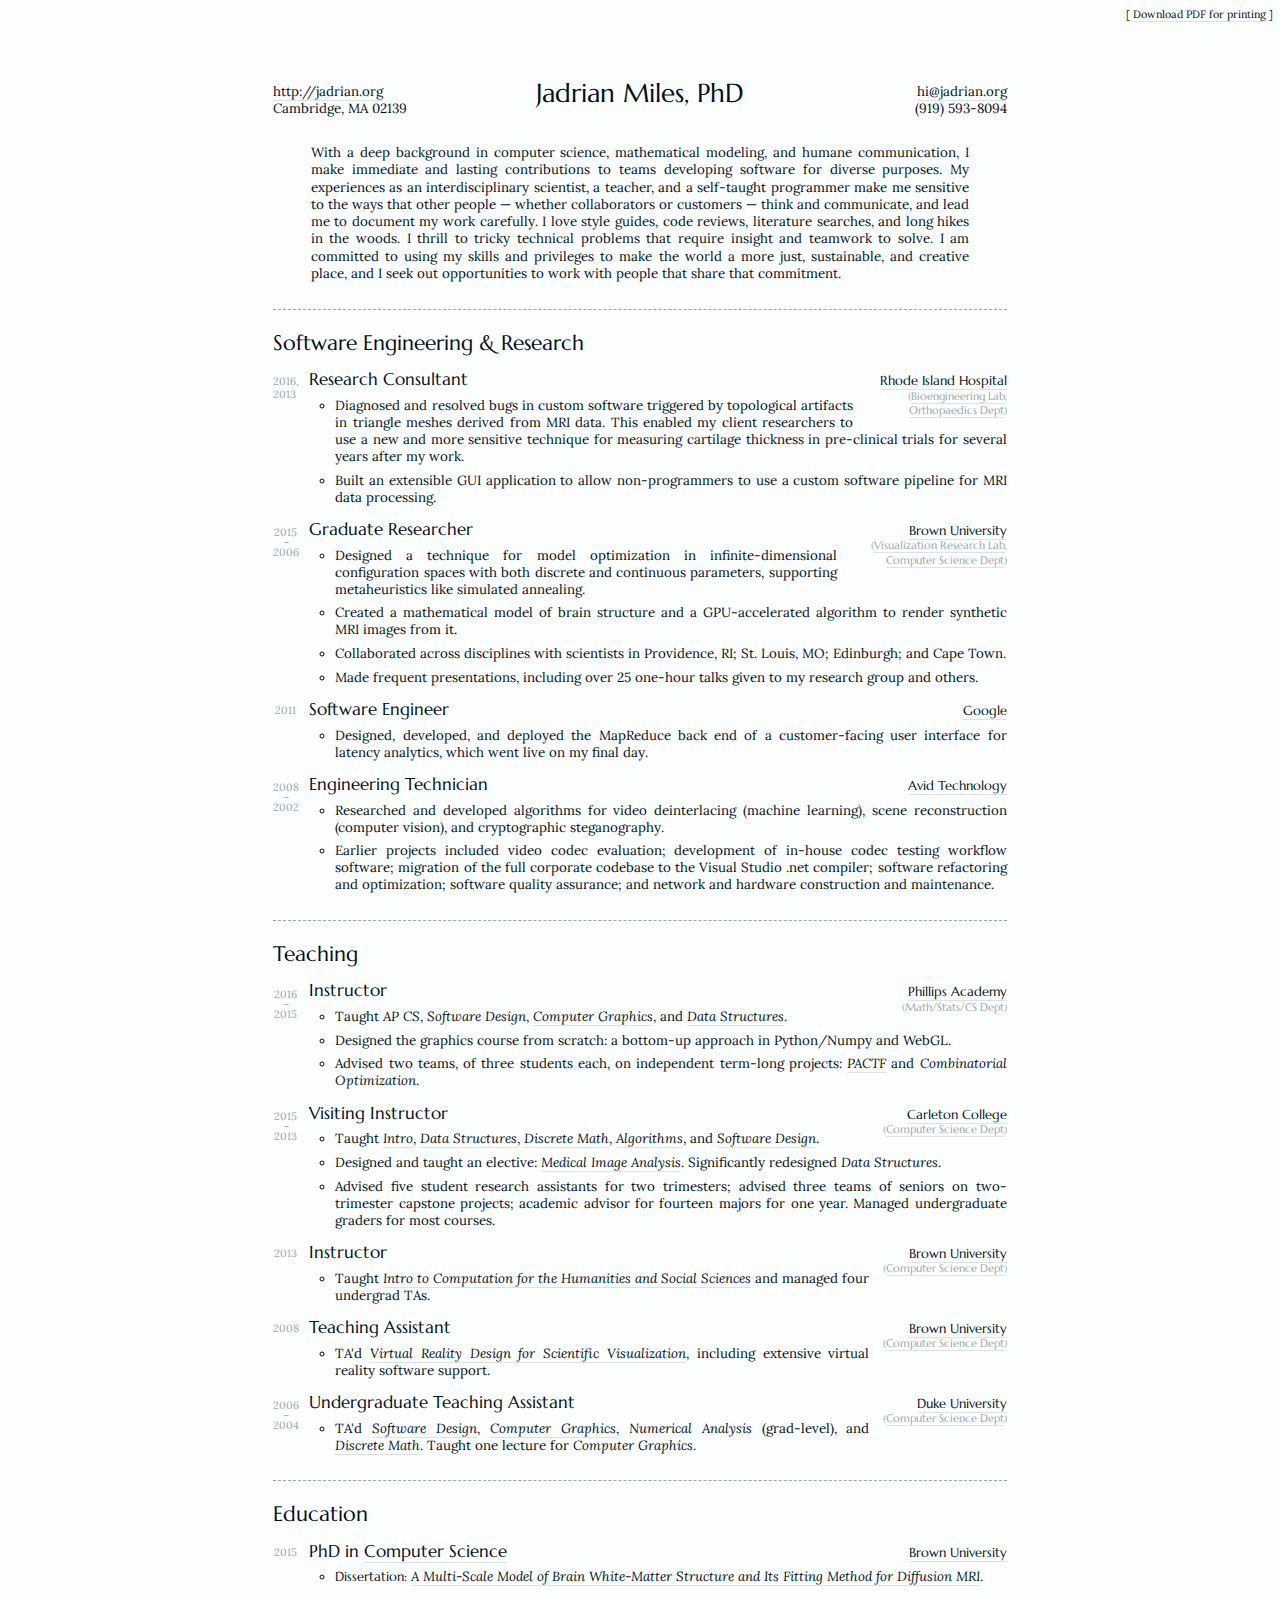
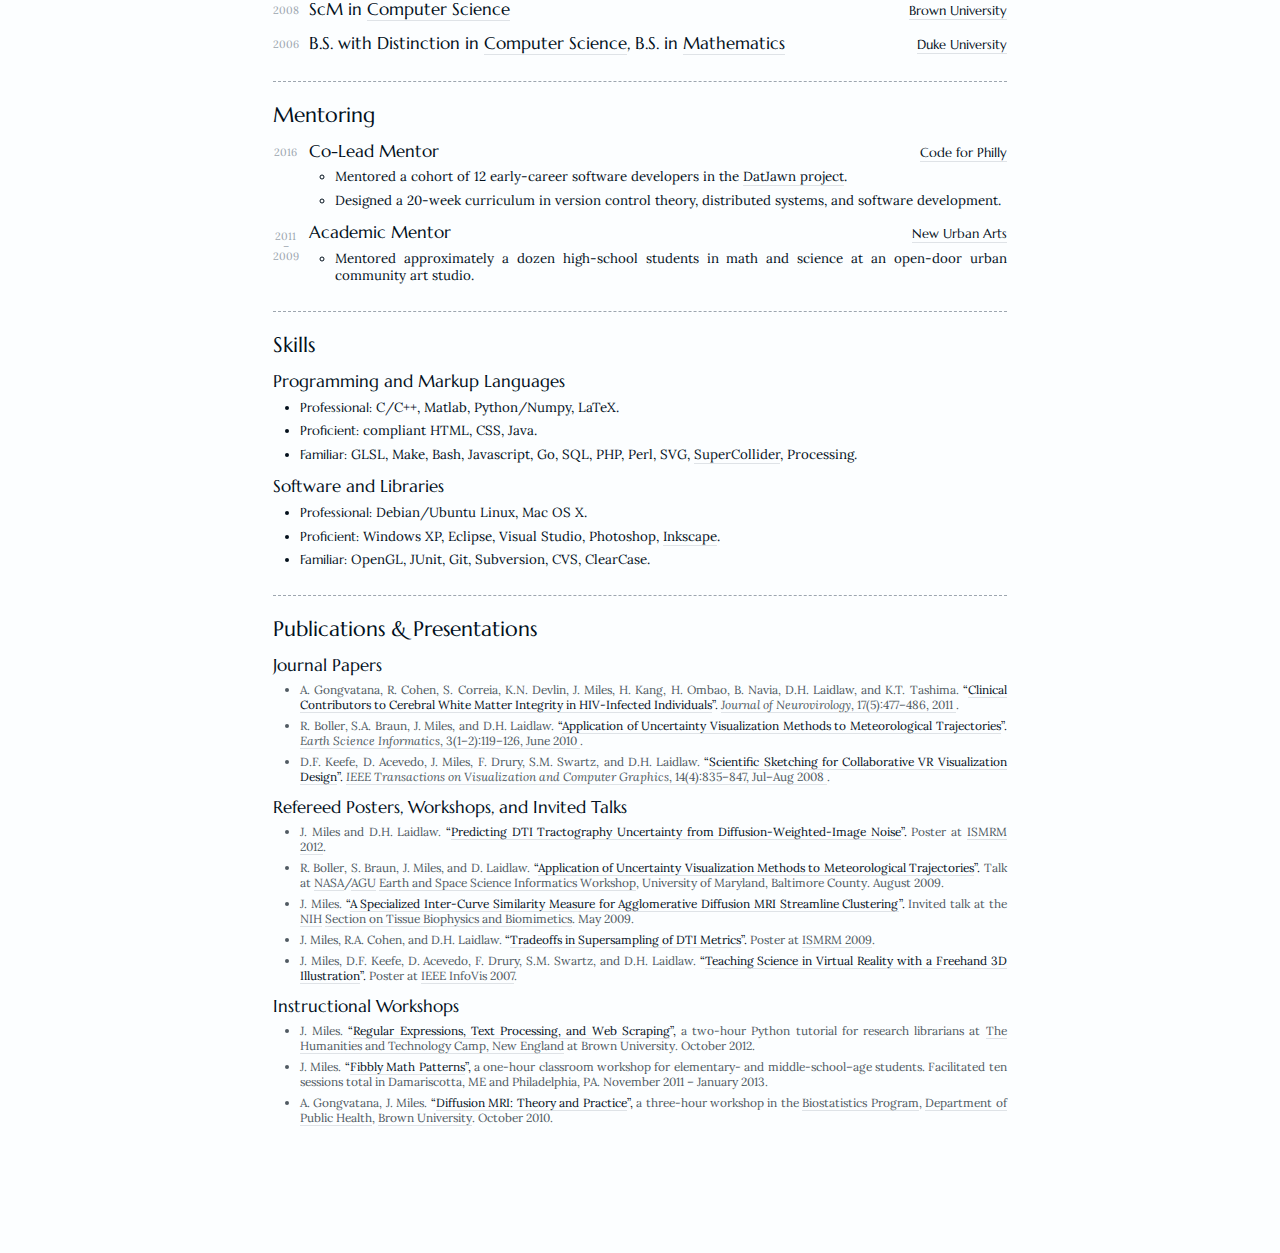
==== commit dafc946c: "Go with "hi@" for email" ====
--- a/resume/index.html
+++ b/resume/index.html
@@ -21,7 +21,7 @@
 <body>
 
 <aside id="controls" class="screen_only">
-  <small>[ <a href="Jadrian%20Miles%20-%20Resume.pdf">Download PDF</a> ]</small>
+  <small>[ <a href="Jadrian%20Miles%20-%20Resume.pdf">Download PDF for printing</a> ]</small>
 </aside>
 
 <header>
@@ -31,7 +31,7 @@
     Cambridge, MA 02139
   </div>
   <address id="contact_right">
-    <a href="mailto:jadrian@jadrian.org">jadrian@jadrian.org</a><br/>
+    <a href="mailto:hi@jadrian.org">hi@jadrian.org</a><br/>
     (919) 593-8094
   </address>
 </header>
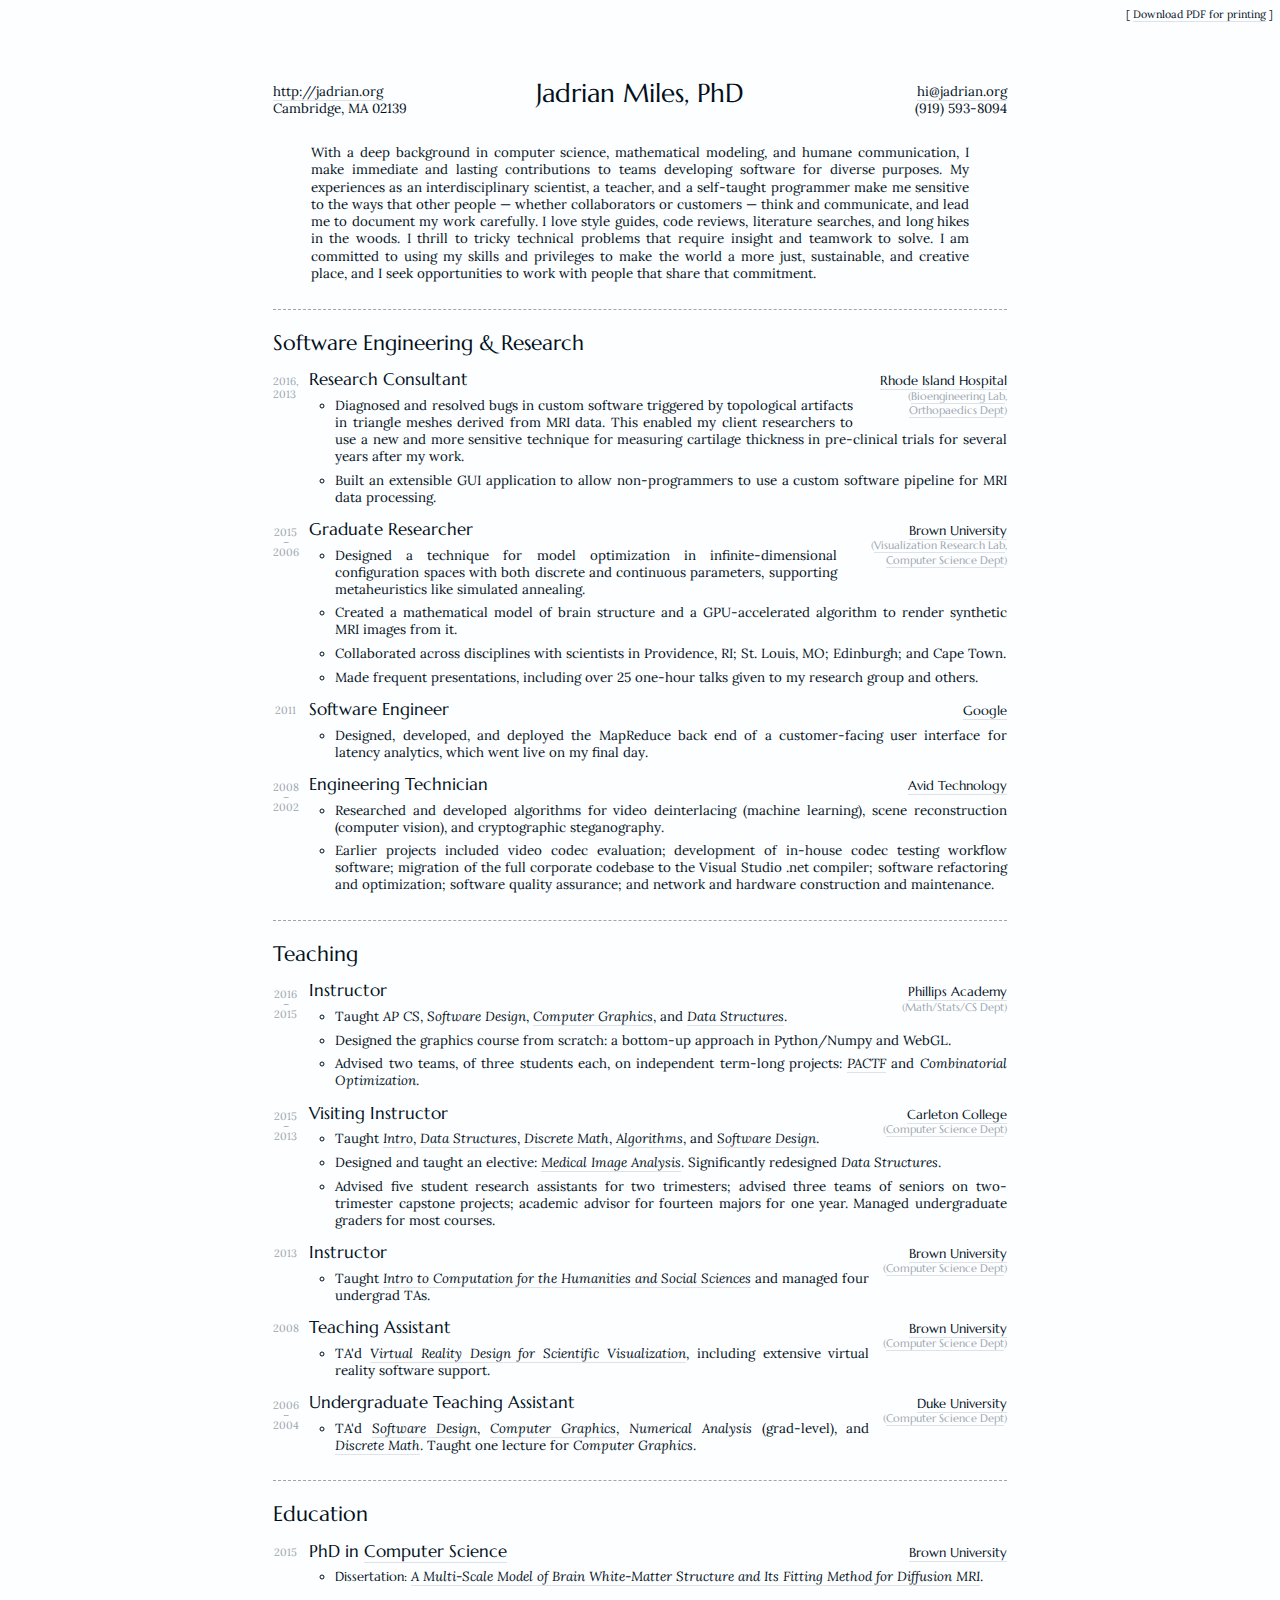
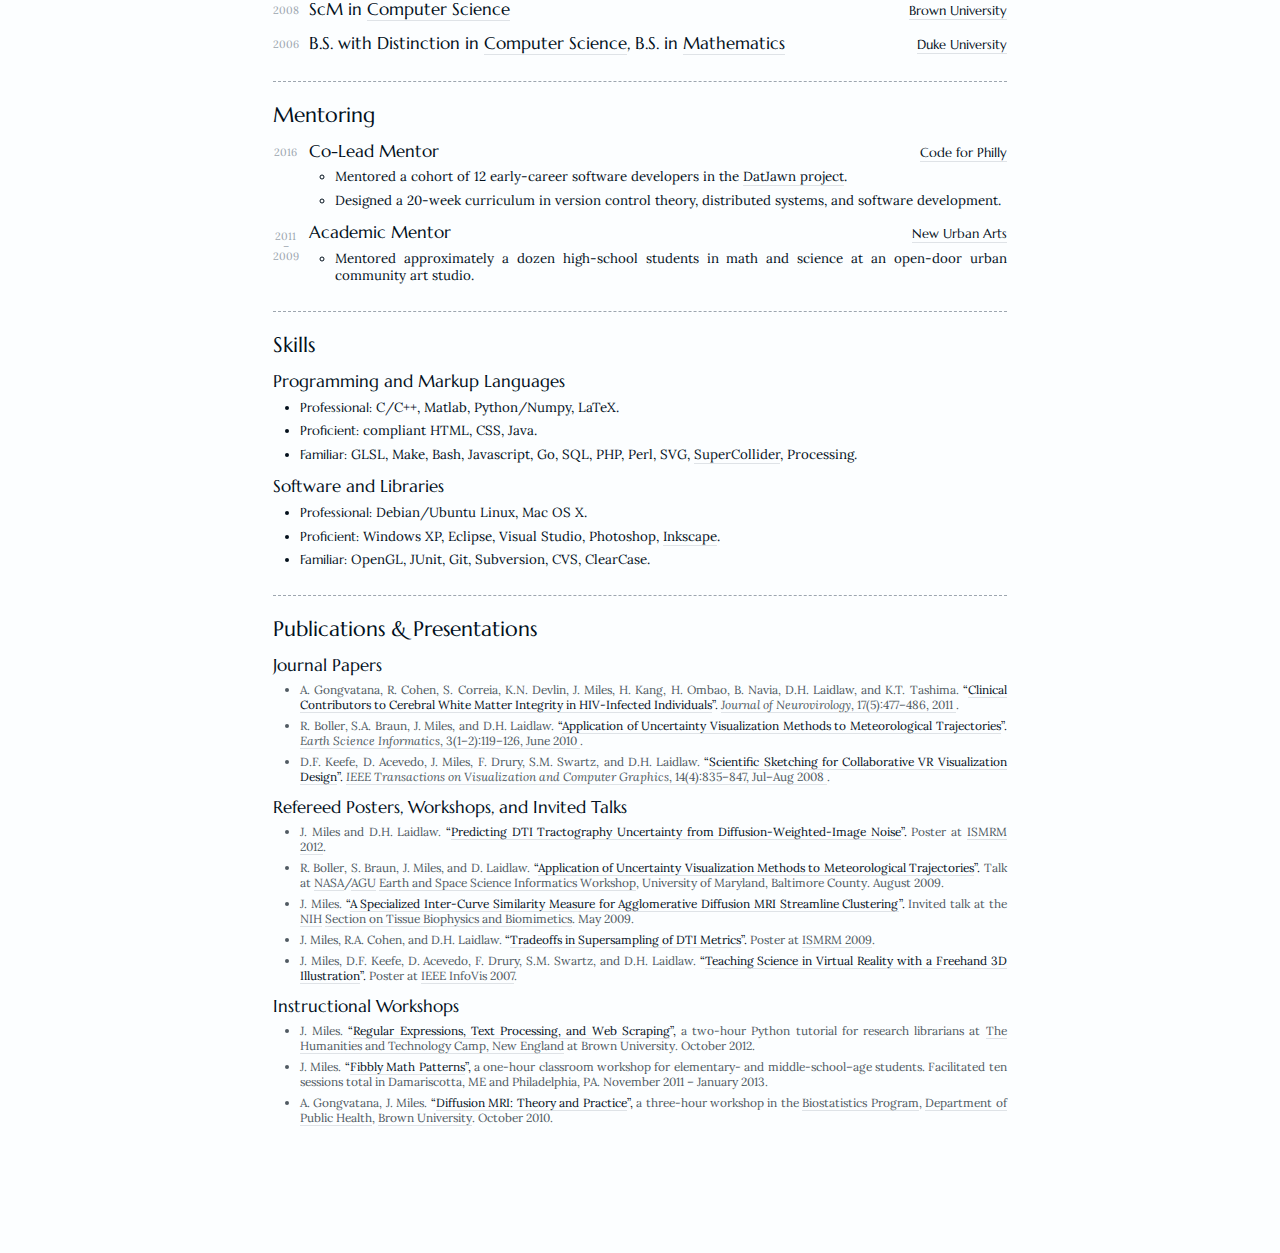
==== commit bfa06f36: "Remove grey background in PDF" ====
--- a/resume/index.html
+++ b/resume/index.html
@@ -39,7 +39,7 @@
 <main>
   <section id="pitch" class="res_only">
     <h2 class="txt_only">Introduction</h2>
-    <p>With a deep background in computer science, mathematical modeling, and humane communication, I make immediate and lasting contributions to teams developing software for diverse purposes.  My experiences as an interdisciplinary scientist, a teacher, and a self-taught programmer make me sensitive to the ways that other people — whether collaborators or customers — think and communicate, and lead me to document my work carefully.  I love style guides, code reviews, literature searches, and long hikes in the woods.  I thrill to tricky technical problems that require insight and teamwork to solve.  I am committed to using my skills and privileges to make the world a more just, sustainable, and creative place, and I seek out opportunities to work with people that share that commitment.</p>
+    <p>With a deep background in computer science, mathematical modeling, and humane communication, I make immediate and lasting contributions to teams developing software for diverse purposes.  My experiences as an interdisciplinary scientist, a teacher, and a self-taught programmer make me sensitive to the ways that other people — whether collaborators or customers — think and communicate, and lead me to document my work carefully.  I love style guides, code reviews, literature searches, and long hikes in the woods.  I thrill to tricky technical problems that require insight and teamwork to solve.  I am committed to using my skills and privileges to make the world a more just, sustainable, and creative place, and I seek opportunities to work with people that share that commitment.</p>
   </section>
   
   <section id="sw-eng">
@@ -316,104 +316,6 @@
     </section>
   </section>
   
-  <section id="service" class="hide">
-    <hr class="txt_only" />
-    <h2>Service</h2>
-    <ul>
-      <li>
-        <span class="institution">Carleton College</span><span class="txt_only"> — </span>
-        <span class="location">Northfield, MN</span><span class="txt_only">, </span>
-        <span class="date range"><span class="begin">2015</span><span class="sep"><wbr>–<wbr></span><span class="end">2013</span></span>
-        <ul class="accomplishments">
-          <li>
-            Faculty reviewer of sophomore writing portfolios.
-            <span class="date hide">2014</span>
-          </li>
-          <li>
-            Interviewer for Digital Humanities postdoctoral candidates.
-            <span class="date hide">2014</span>
-          </li>
-          <li>
-            Interviewer for Goldwater Scholarship candidates.
-            <span class="date hide">2014</span>
-          </li>
-        </ul>
-      </li>
-      
-      <li>
-        <span class="institution">Providence Public School Department</span><span class="txt_only"> — </span>
-        <span class="location">Providence, RI</span><span class="txt_only">, </span>
-        <span class="date">2012</span>
-        <ul class="accomplishments">
-          <li>
-            Invited Evaluator of student demonstrations for Expanded Learning Opportunities.
-          </li>
-        </ul>
-      </li>
-      
-      <li>
-        <span class="institution">Brown University</span><span class="txt_only"> — </span>
-        <span class="location">Providence, RI</span><span class="txt_only">, </span>
-        <span class="date range"><span class="begin">2010</span><span class="sep"><wbr>–<wbr></span><span class="end">2006</span></span>
-        <ul class="accomplishments">
-          <li>
-            Reviewer for <cite><a href="http://visweek.org/"><i class="journal">IEEE Visualization</i></a></cite> and <cite><a href="http://www.computer.org/tvcg"><i class="journal">IEEE Transactions on Visualization and Computer Graphics</i></a></cite>.
-          </li>
-          <li>
-            Member, CS Graduate Student Committee for PhD Admissions.
-            <span class="date hide">2011</span>
-          </li>
-          <li>
-            Technical Officer, Brown Graduate Student Council.
-            <span class="date hide">2008, 2010</span>
-          </li>
-          <li>
-            CS Department Representative, Brown Graduate Student Council.
-            <span class="date hide">2006<wbr>–<wbr>2009</span>
-          </li>
-          <li>
-            Organizer, CS Graduate Student Committee for Faculty Search.
-            <span class="date hide">2008</span>
-          </li>
-          <li>
-            Organizer, CS Graduate Student Recruitment.
-            <span class="date hide">2007, 2008</span>
-          </li>
-        </ul>
-      </li>
-      
-      <li>
-        <span class="institution">Duke University</span><span class="txt_only"> — </span>
-        <span class="location">Durham, NC</span><span class="txt_only">, </span>
-        <span class="date range"><span class="begin">2006</span><span class="sep"><wbr>–<wbr></span><span class="end">2005</span></span>
-        <ul class="accomplishments">
-          <li>
-            President, Duke University Chapter of the Association for Computing Machinery.
-            <span class="date hide">2006</span>
-          </li>
-          <li>
-            Member, Student Advisory Committee to the Office of the Dean of Students.
-            <span class="date hide">2006</span>
-          </li>
-          <li class="accomplishment hide">
-            DJ, WXDU.
-            <span class="date hide">2005<wbr>–<wbr>2006</span>
-          </li>
-        </ul>
-      </li>
-    </ul>
-  </section>
-  
-  <section id="teach-interests" class="cv_only hide">
-    <hr class="txt_only" />
-    <h2>Teaching Interests</h2>
-    <ul>
-      <li><b>Seminar</b> on diffusion MRI physics, modeling, and analysis for brain science.</li>
-      <li><b>Undergraduate courses</b>: Algorithms, Software Design, Computer Graphics, Numerical Analysis, Mathematical Modeling, Scientific Computing, Scientific Communication.</li>
-      <li><b>Introductory courses</b>: Computer Science for Non-CS Students, Intro CS (in C++, Java, Python, etc.), Web Development, Data Structures, Discrete Mathematics, Linear Algebra, Calculus.</li>
-    </ul>
-  </section>
-  
   <section id="pubs">
     <hr class="txt_only" />
     <h2>Publications &amp; Presentations</h2>
--- a/resume/resume.css
+++ b/resume/resume.css
@@ -493,6 +493,7 @@
     background-color: #FFFFFF;
   }
   body {
+    background-color: #FFFFFF;
     color: hsl(0, 0%, 10%);
   }
   a:link, a:visited, a:active {
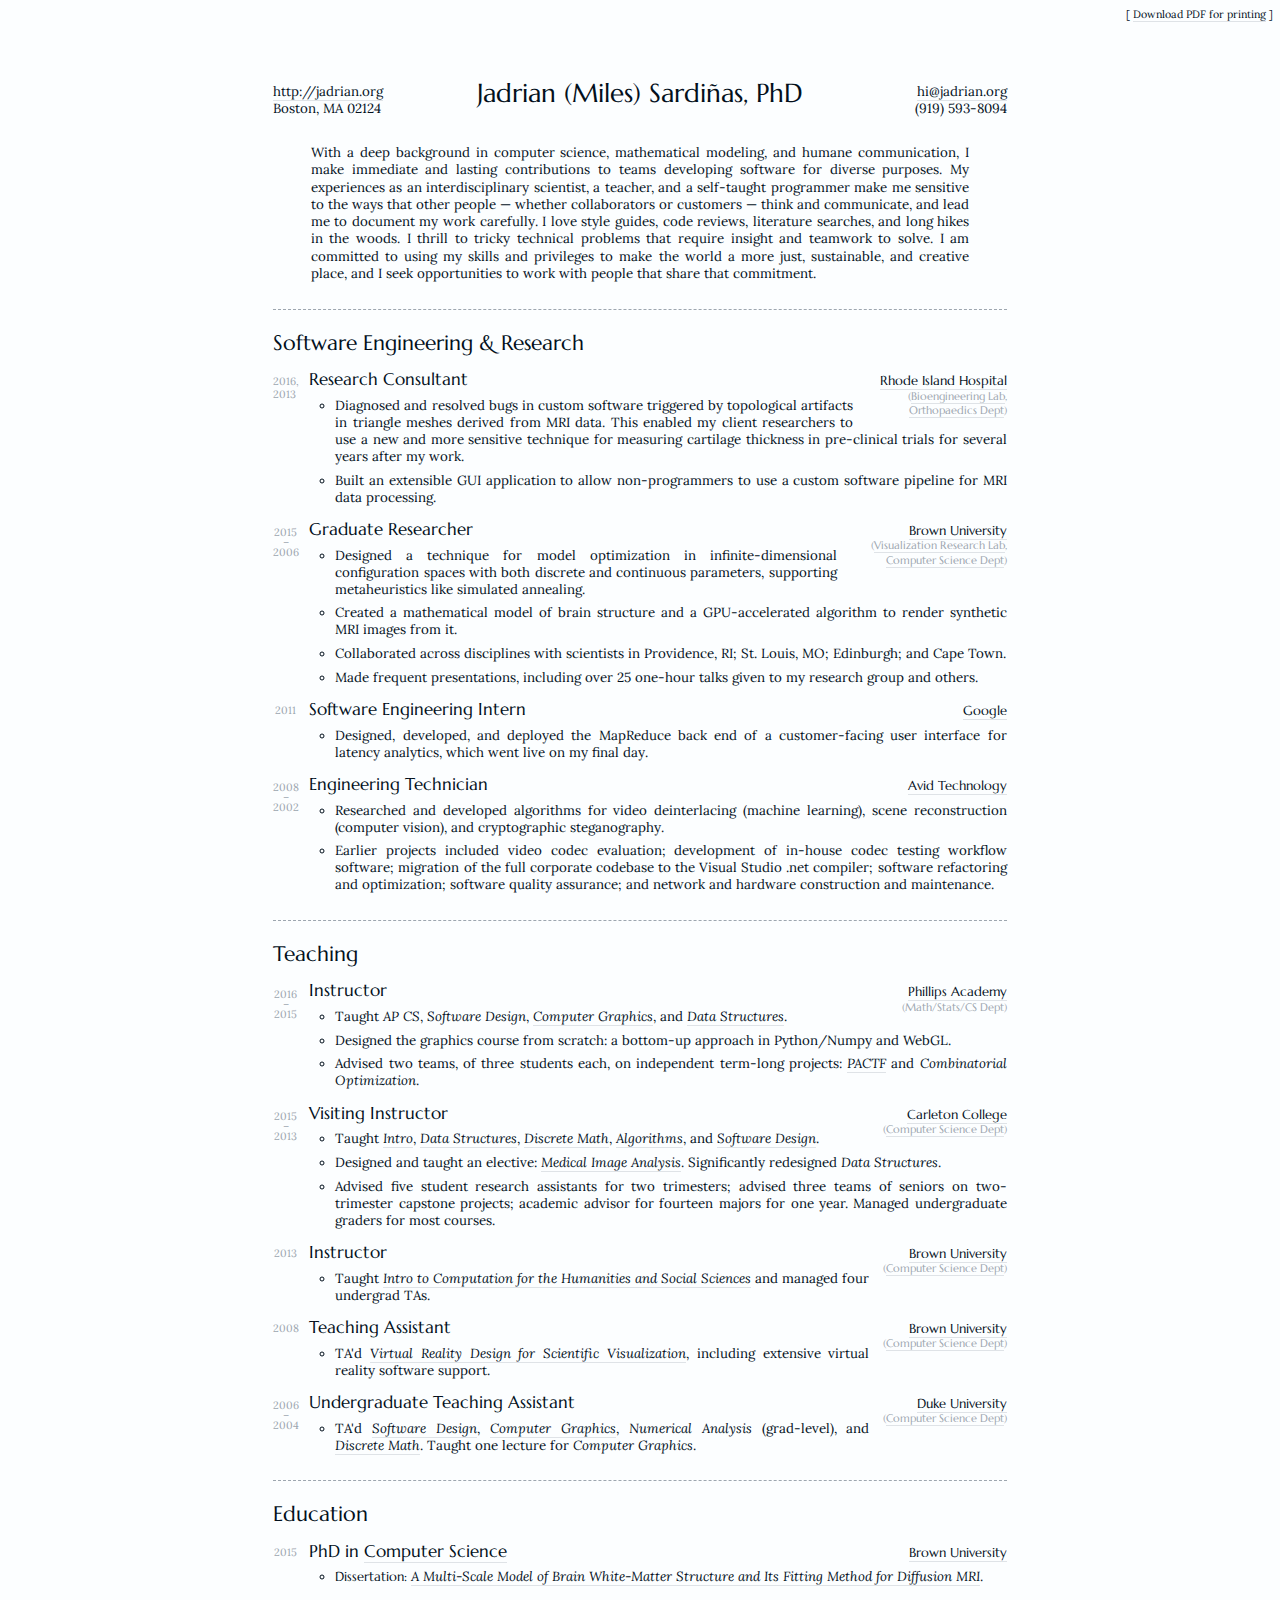
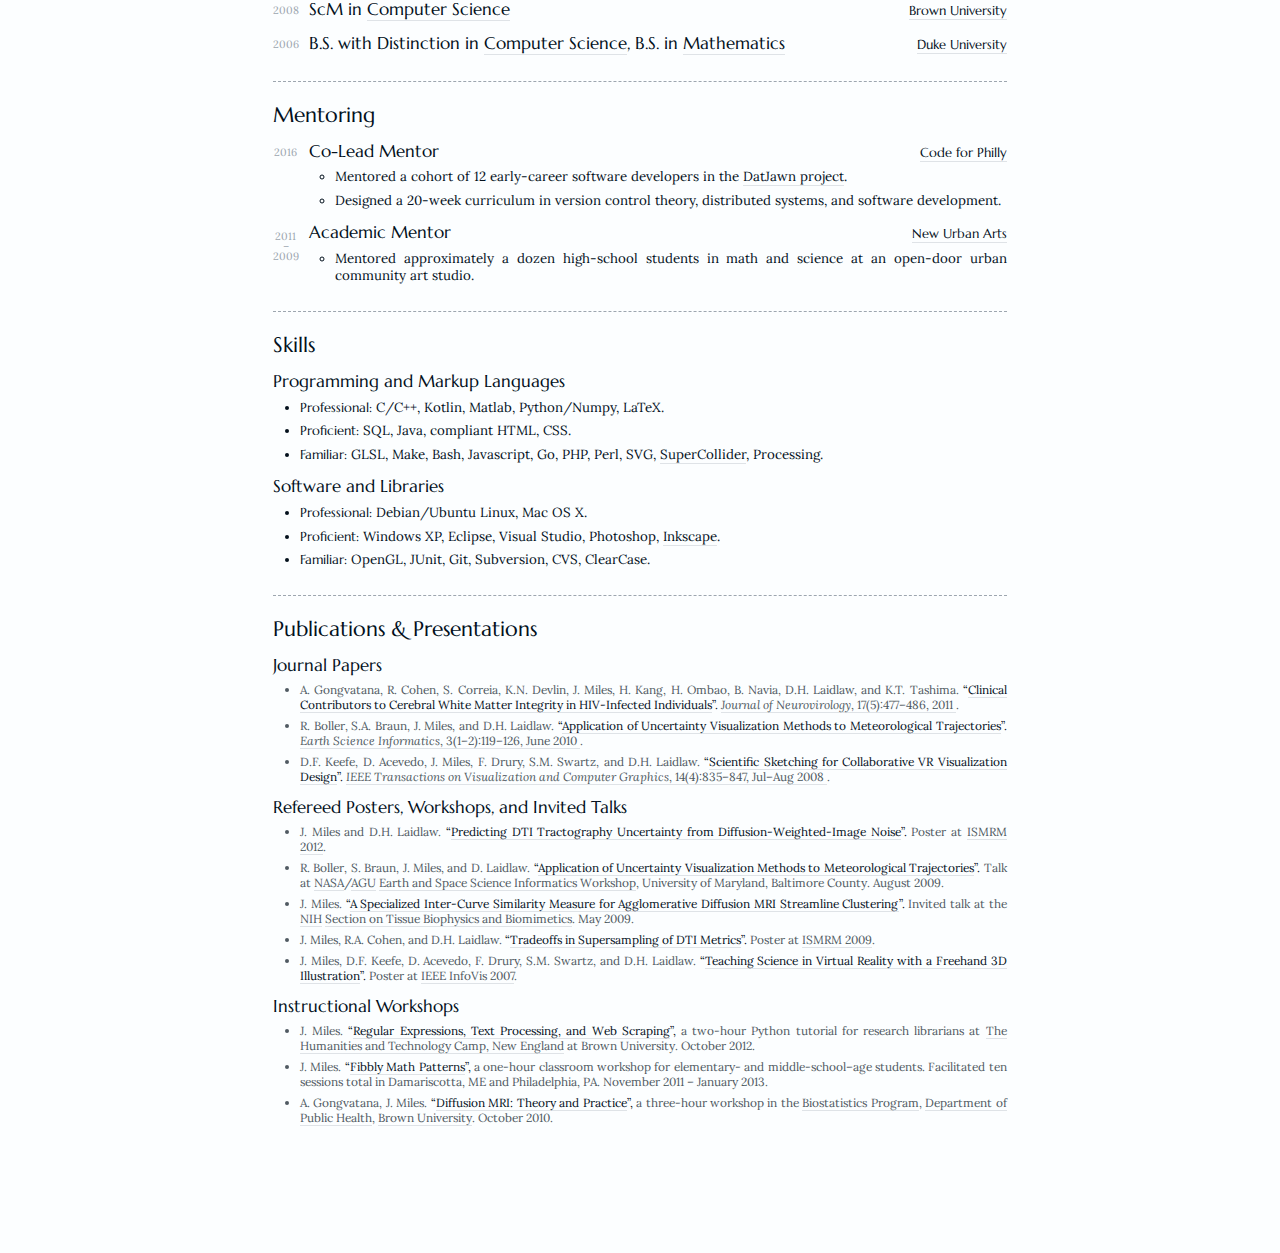
==== commit 146fef8f: "Name and resume updates." ====
--- a/resume/index.html
+++ b/resume/index.html
@@ -4,7 +4,7 @@
   <meta charset="utf-8">
   <meta name="author" content="Jadrian Miles">
   <meta name="viewport" content="width=device-width, initial-scale=1.0">
-  <title>Résumé — Jadrian Miles</title>
+  <title>Résumé — Jadrian Sardiñas</title>
   <link rel="stylesheet" href="resume.css">
 </head>
 <!--                             == PRINTING ==
@@ -25,10 +25,10 @@
 </aside>
 
 <header>
-  <h1>Jadrian Miles, PhD</h1>
+  <h1>Jadrian (Miles) Sardiñas,&nbsp;PhD</h1>
   <div id="contact_left">
     <a href="http://jadrian.org">http://jadrian.org</a><br/>
-    Cambridge, MA 02139
+    Boston, MA 02124
   </div>
   <address id="contact_right">
     <a href="mailto:hi@jadrian.org">hi@jadrian.org</a><br/>
@@ -80,7 +80,7 @@
       </li>
       
       <li>
-        <b class="jobtitle">Software Engineer</b><span class="txt_only"> at </span>
+        <b class="jobtitle">Software Engineering Intern</b><span class="txt_only"> at </span>
         <span class="institution"><a href="https://www.google.com/intl/en/about">Google</a></span><span class="txt_only"> — </span>
         <span class="location">Cambridge, MA</span><span class="txt_only">, </span>
         <span class="date">2011</span>
@@ -299,9 +299,9 @@
     <section id="langs">
       <h3>Programming and Markup Languages</h3>
       <ul>
-        <li><b>Professional:</b> C/C++, Matlab, Python/Numpy, LaTeX.</li>
-        <li><b>Proficient:</b> compliant HTML, CSS, Java.</li>
-        <li><b>Familiar:</b> GLSL, Make, Bash, Javascript, Go, SQL, PHP, Perl, SVG, <a href="http://supercollider.github.io">SuperCollider</a>, Processing.</li>
+        <li><b>Professional:</b> C/C++, Kotlin, Matlab, Python/Numpy, LaTeX.</li>
+        <li><b>Proficient:</b> SQL, Java, compliant HTML, CSS.</li>
+        <li><b>Familiar:</b> GLSL, Make, Bash, Javascript, Go, PHP, Perl, SVG, <a href="http://supercollider.github.io">SuperCollider</a>, Processing.</li>
       </ul>
     </section>
     
--- a/resume/resume.css
+++ b/resume/resume.css
@@ -105,18 +105,18 @@
 /* Header */
 #contact_left {
   display: inline-block;
-  width: 28%;
+  width: 25%;
   float: left;
 }
 #contact_right {
   display: inline-block;
-  width: 28%;
+  width: 25%;
   float: right;
   text-align: right;
 }
 h1 {
   display: inline-block;
-  width: 40%;
+  width: 46%;
   margin: -0.5rem 2% 0rem 2%;
   text-align: center;
 }
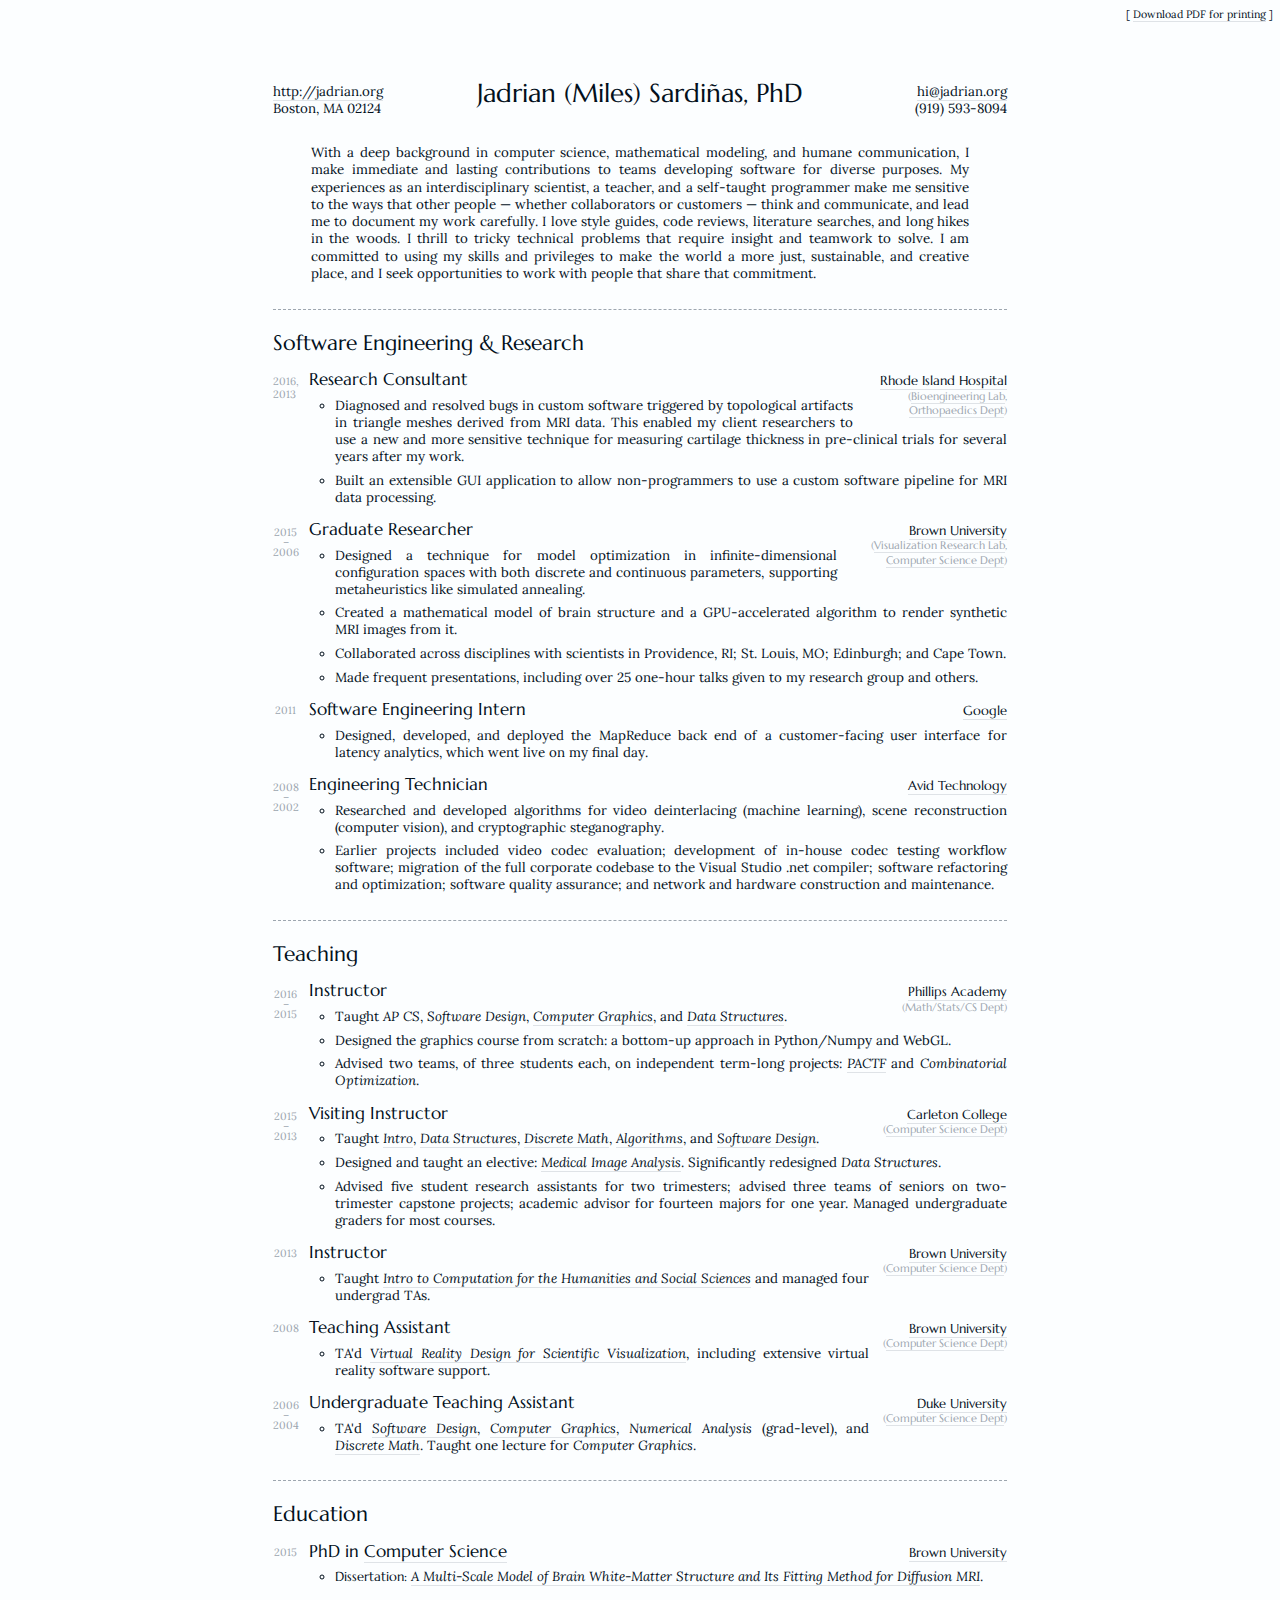
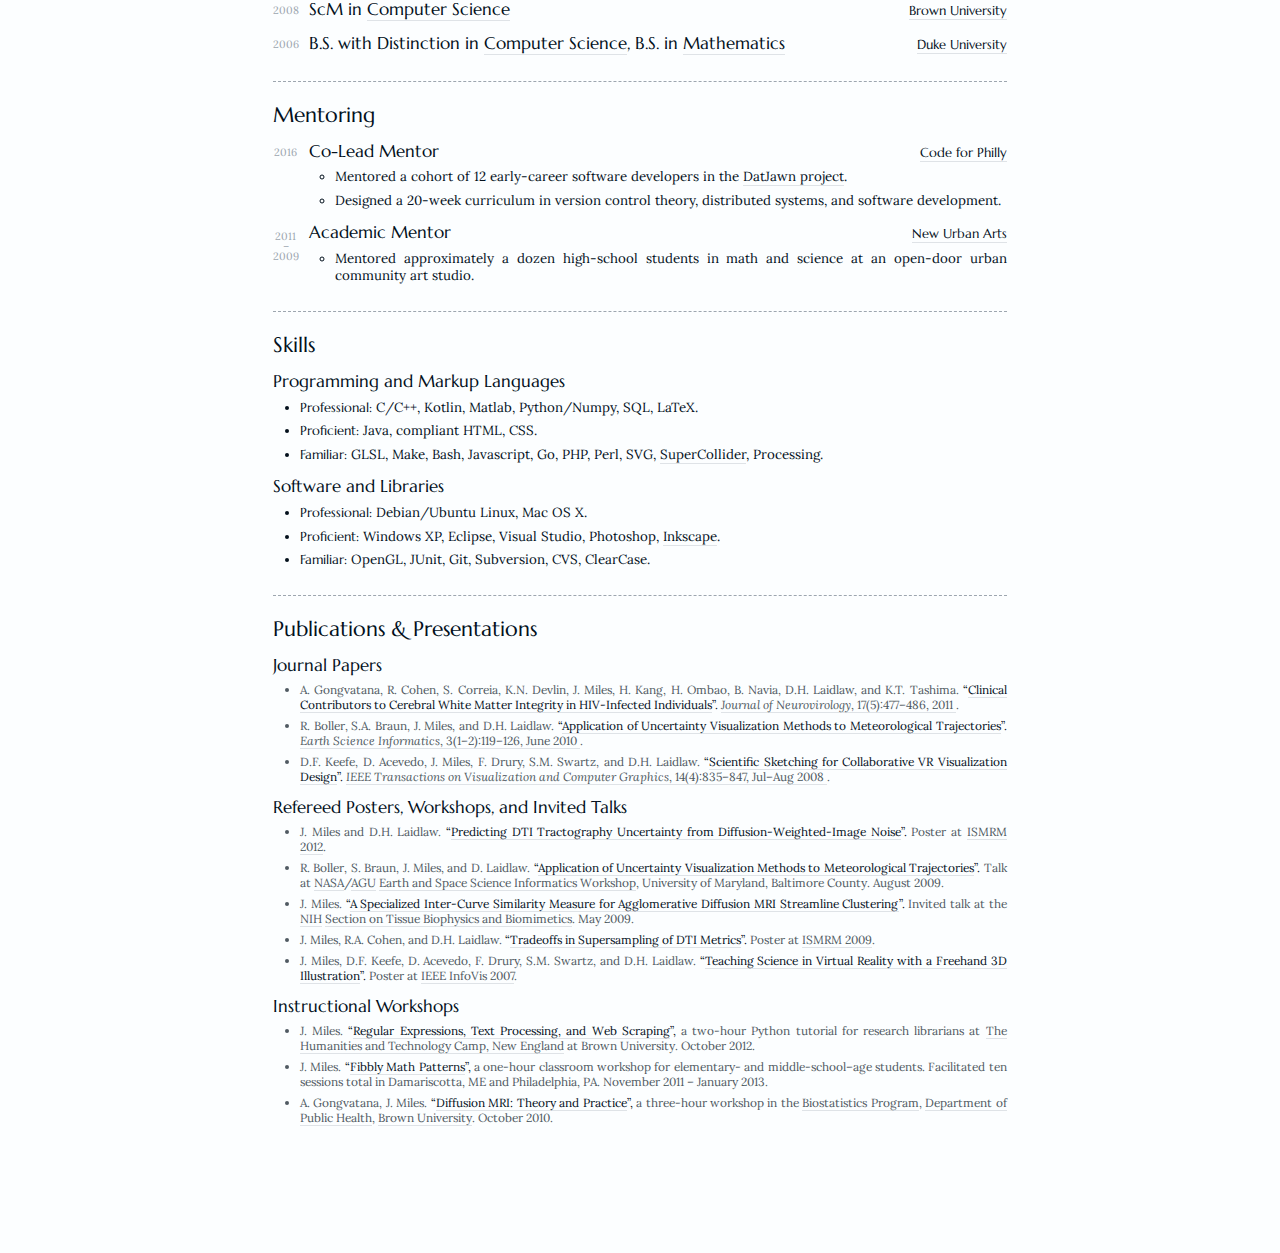
==== commit 38e6b12b: "Minor resume tweaks." ====
--- a/resume/index.html
+++ b/resume/index.html
@@ -299,8 +299,8 @@
     <section id="langs">
       <h3>Programming and Markup Languages</h3>
       <ul>
-        <li><b>Professional:</b> C/C++, Kotlin, Matlab, Python/Numpy, LaTeX.</li>
-        <li><b>Proficient:</b> SQL, Java, compliant HTML, CSS.</li>
+        <li><b>Professional:</b> C/C++, Kotlin, Matlab, Python/Numpy, SQL, LaTeX.</li>
+        <li><b>Proficient:</b> Java, compliant HTML, CSS.</li>
         <li><b>Familiar:</b> GLSL, Make, Bash, Javascript, Go, PHP, Perl, SVG, <a href="http://supercollider.github.io">SuperCollider</a>, Processing.</li>
       </ul>
     </section>
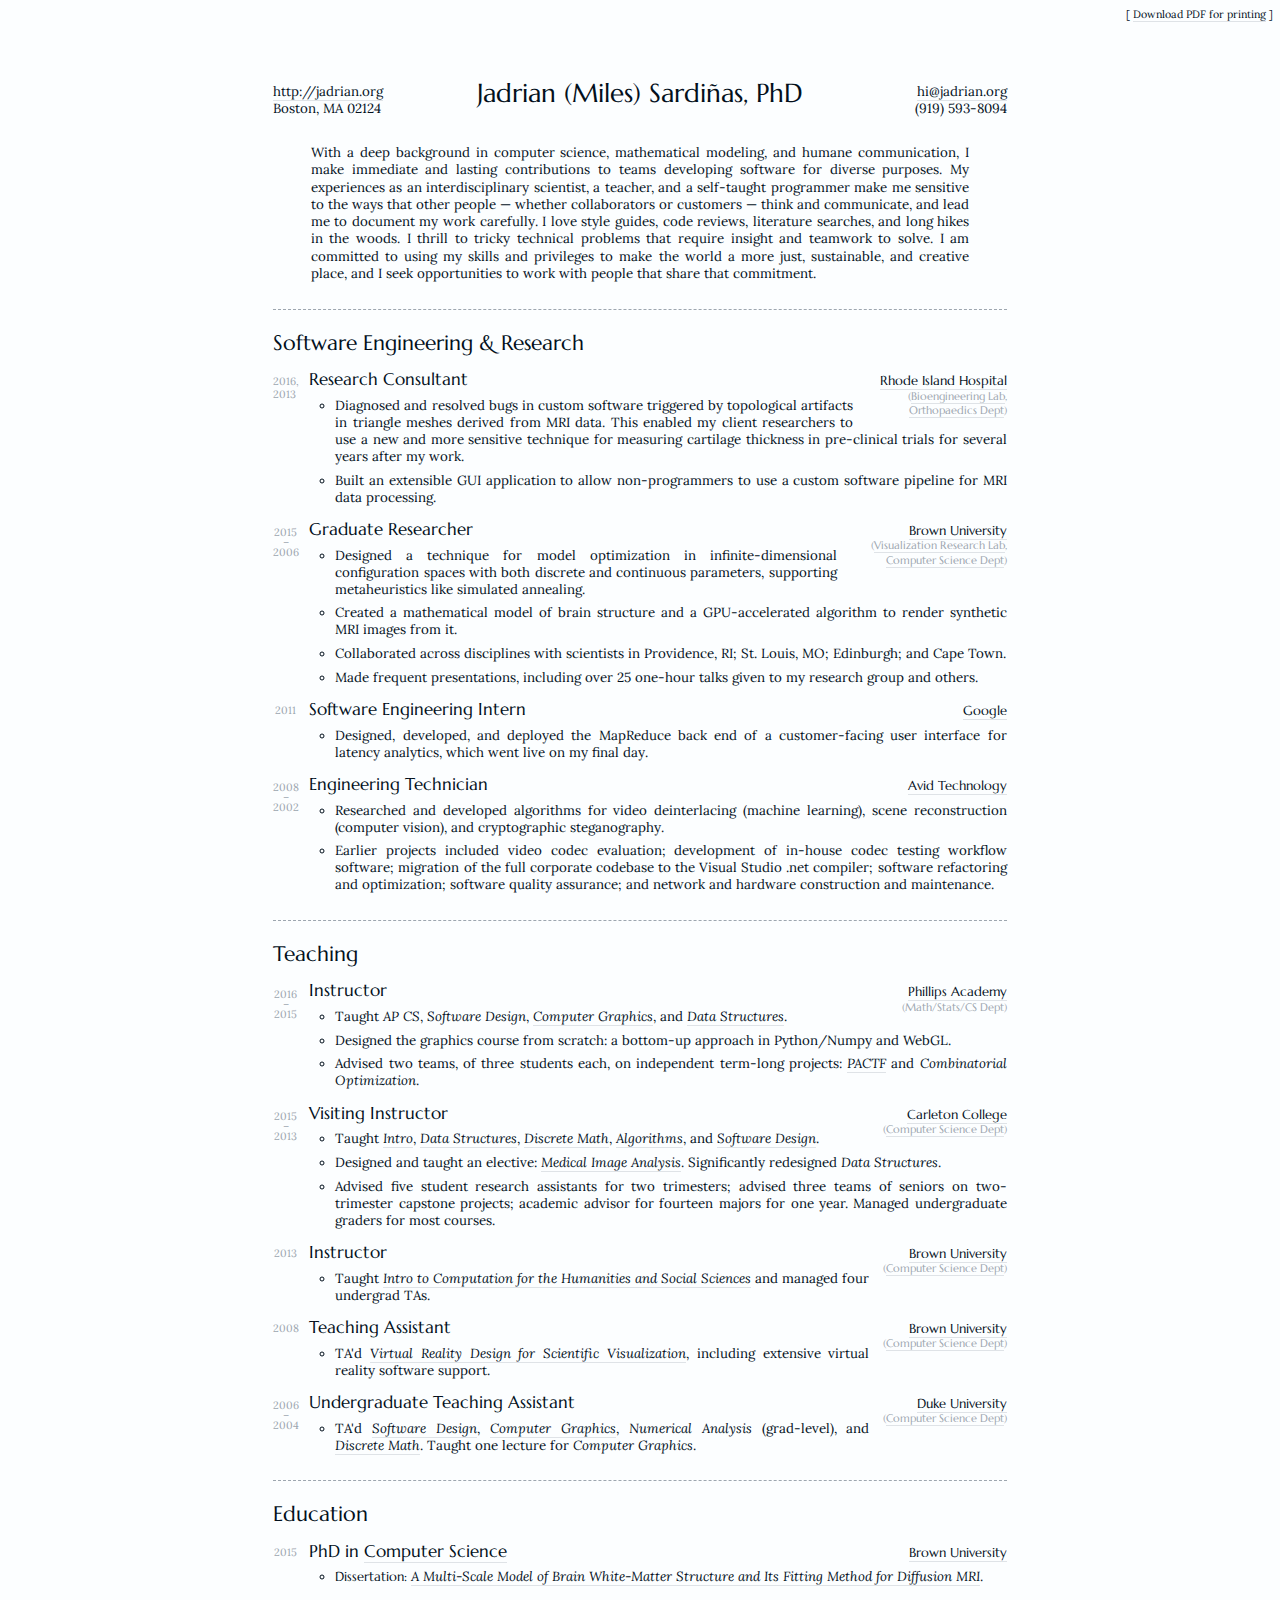
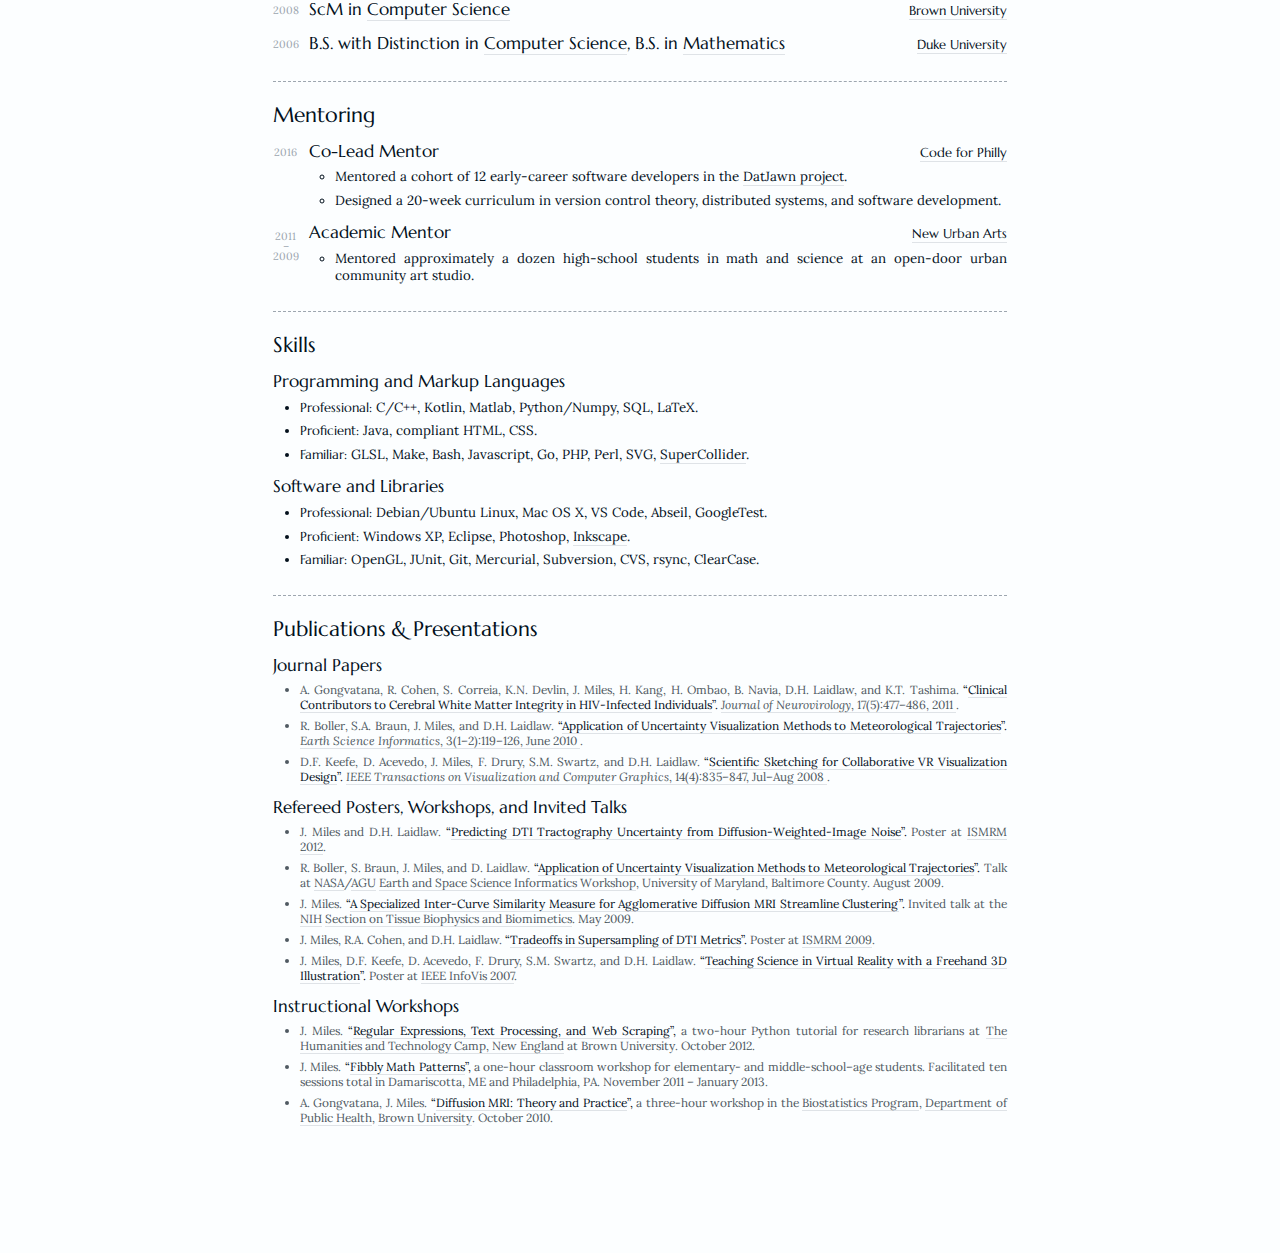
==== commit 4293b9c1: "Tweak Skills section. Add Google tech." ====
--- a/resume/index.html
+++ b/resume/index.html
@@ -301,17 +301,17 @@
       <ul>
         <li><b>Professional:</b> C/C++, Kotlin, Matlab, Python/Numpy, SQL, LaTeX.</li>
         <li><b>Proficient:</b> Java, compliant HTML, CSS.</li>
-        <li><b>Familiar:</b> GLSL, Make, Bash, Javascript, Go, PHP, Perl, SVG, <a href="http://supercollider.github.io">SuperCollider</a>, Processing.</li>
+        <li><b>Familiar:</b> GLSL, Make, Bash, Javascript, Go, PHP, Perl, SVG, <a href="http://supercollider.github.io">SuperCollider</a>.</li>
       </ul>
     </section>
     
     <section id="libs">
       <h3>Software and Libraries</h3>
       <ul>
-        <li><b>Professional:</b> Debian/Ubuntu Linux, Mac OS X.</li>
-        <li><b>Proficient:</b> Windows XP, Eclipse, Visual Studio, Photoshop, <a href="http://inkscape.org/">Inkscape</a>.</li>
+        <li><b>Professional:</b> Debian/Ubuntu Linux, Mac OS X, VS Code, Abseil, GoogleTest.</li>
+        <li><b>Proficient:</b> Windows XP, Eclipse, Photoshop, <a href="http://inkscape.org/">Inkscape</a>.</li>
         <!-- Linux since '03, OS X since '07, Windows XP prior to '06, Matlab since '04, Eclipse '03–'09, Photoshop since '00, Inkscape since '06. -->
-        <li><b>Familiar:</b> OpenGL, JUnit, Git, Subversion, CVS, ClearCase.</li>
+        <li><b>Familiar:</b> OpenGL, JUnit, Git, Mercurial, Subversion, CVS, rsync, ClearCase.</li>
       </ul>
     </section>
   </section>
--- a/resume/resume.css
+++ b/resume/resume.css
@@ -4,7 +4,7 @@
     http://jadrian.org
 */
 
-@import url(http://fonts.googleapis.com/css?family=Lora|Marcellus);
+@import url(https://fonts.googleapis.com/css?family=Lora|Marcellus);
 
 /* Global defaults */
 h1, h2, h3, p, dl, ol, ul, li, hr {
